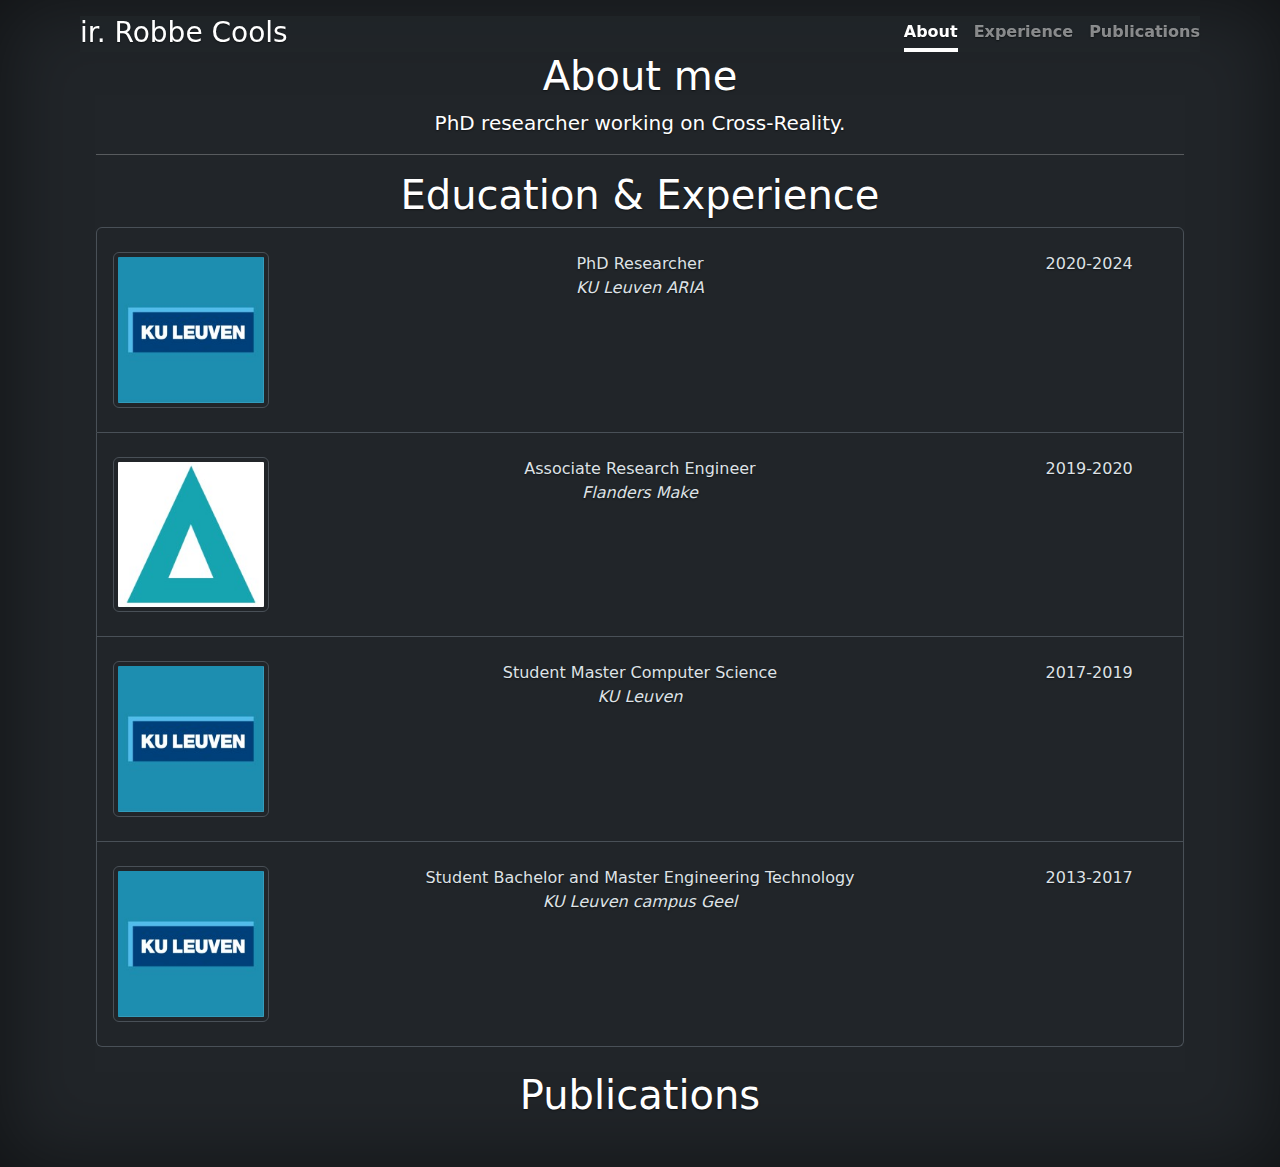
==== index.html @ e582522b "initial commit" ====
<!doctype html>
<html lang="en" class="h-100" data-bs-theme="auto">

<head>

  <meta charset="utf-8">
  <meta name="viewport" content="width=device-width, initial-scale=1">
  <meta name="description" content="">
  <meta name="author" content="Robbe Cools">
  <meta name="generator" content="">
  <title>Robbe Cools</title>

  <link rel="canonical" href="https://getbootstrap.com/docs/5.3/examples/cover/">
  <link rel="stylesheet" href="https://cdn.jsdelivr.net/npm/@docsearch/css@3">
  <script type="text/javascript"
    src="https://cdn.jsdelivr.net/gh/pcooksey/bibtex-js@1.0.0/src/bibtex_js.min.js"></script>
  <bibtex src="cools.bib"></bibtex>

  <link href="css/bootstrap.min.css" rel="stylesheet">

  <!-- Custom styles for this template -->
  <link href="bootstrap-icons-1.11.1/fonts.css" rel="stylesheet">
  <link href="cover.css" rel="stylesheet">
</head>

<body class="d-flex text-center text-bg-dark">


  <div class="cover-container d-flex w-100 h-100 p-3 mx-auto flex-column">
    <header class="sticky-top bg-dark" style="--bs-bg-opacity: .8;">
      <div>
        <h3 class="float-md-start mb-0">ir. Robbe Cools</h3>
        <nav class="nav nav-masthead justify-content-center float-md-end" id="navbar-top">
          <a class="nav-link fw-bold py-1 px-0 active" aria-current="page" href="#about">About</a>
          <a class="nav-link fw-bold py-1 px-0" href="#experience">Experience</a>
          <a class="nav-link fw-bold py-1 px-0" href="#publications">Publications</a>
        </nav>
      </div>
    </header>

    <main class="px-3" data-bs-theme="dark">
      <div data-bs-spy="scroll" data-bs-target="#navbar-top">
        <div id="about">
          <h1>About me</h1>
          <p class="lead">
            PhD researcher working on Cross-Reality.
          </p>
        </div>
        <hr />


        <div id="experience">
          <h1>Education & Experience</h1>

          <ul class="list-group">
            <li class="list-group-item clearfix">
              <p class="lead">
              <div class="row">
                <div class="col-2">
                  <img class="img-thumbnail" width="200px" src="images/kuleuven.jpg" />
                </div>
                <div class="col-8">
                  PhD Researcher <p class="fst-italic">KU Leuven ARIA</p>
                </div>
                <div class="col-2">
                  2020-2024
                </div>
                </p>
            </li>
            <li class="list-group-item clearfix">
              <p class="lead">
              <div class="row">
                <div class="col-2">
                  <img class="img-thumbnail" width="200px" src="images/flandersmake.jpg" />
                </div>
                <div class="col-8">
                  Associate Research Engineer <p class="fst-italic">Flanders Make</p>
                </div>
                <div class="col-2">
                  2019-2020
                </div>
                </p>
            </li>
            <li class="list-group-item clearfix">
              <p class="lead">
              <div class="row">
                <div class="col-2">
                  <img class="img-thumbnail" width="200px" src="images/kuleuven.jpg" />
                </div>
                <div class="col-8">
                  Student Master Computer Science <p class="fst-italic">KU Leuven</p>
                </div>
                <div class="col-2">
                  2017-2019
                </div>
                </p>
            </li>
            <li class="list-group-item clearfix">
              <p class="lead">
              <div class="row">
                <div class="col-2">
                  <img class="img-thumbnail" width="200px" src="images/kuleuven.jpg" />
                </div>
                <div class="col-8">
                  Student Bachelor and Master Engineering Technology <p class="fst-italic">KU Leuven campus Geel</p>
                </div>
                <div class="col-2">
                  2013-2017
                </div>
                </p>
            </li>
          </ul>
        </div>
        <br />



        <div id="publications">
          <h1 id="publications">Publications</h1>
          <div class="bibtex_structure">
            <div class="sort year" extra="DESC number">
              <div class="templates"></div>
            </div>
          </div>

          <ul class="list-group">
            <div id="bibtex_display">
              <div class="templates">
                <div class="bibtex_template" style="display: none;">
                  <li class="list-group-item clearfix">
                    <div class="row">
                      <div class="col-3">
                        <a class="bibtexVar" href="+url+" extra="url" target="_blank">
                          <img class="bibtexVar img-thumbnail" width="200px" src="images/+BIBTEXKEY+.png"
                            extra="BIBTEXKEY" />
                        </a>
                      </div>
                      <div class="col-9">
                        <div class="container text-center">
                          <span class="if title">
                            <h2>
                              <span class="title"></span>
                            </h2>
                          </span>
                          <div class="if author">
                            <span class="author"></span>
                          </div>
                          <div>
                            <span class="if journal"><em><span class="journal"></span></em>,</span>
                            <span class="if publisher"><em><span class="publisher"></span></em>,</span>
                            <span class="if booktitle">In <em><span class="booktitle"></span></em>,</span>
                            <span class="if month"><span class="month"></span>,</span>
                            <span class="if year"><span class="year"></span>.</span>
                            <span class="if note"><span class="note"></span></span>
                            <span class="if url">
                              <a class="bibtexVar" href="+url+" extra="url" target="_blank"><i
                                  class="bi bi-link-45deg"></i></a>
                            </span>
                          </div>
                        </div>
                      </div>
                  </li>
                </div>
              </div>
            </div>
          </ul>
          <br />
        </div>
      </div>
    </main>

    <footer class="mt-auto text-white-50">

    </footer>
  </div>
  <script src="js/bootstrap.bundle.min.js"></script>

</body>

</html>
---- bootstrap-icons-1.11.1/fonts.css ----
@font-face {
    font-family: "bootstrap-icons";
    src: url("./fonts/bootstrap-icons.woff2?856008caa5eb66df68595e734e59580d") format("woff2"),
  url("./fonts/bootstrap-icons.woff?856008caa5eb66df68595e734e59580d") format("woff");
  }
  
  [class^="bi-"]::before,
  [class*=" bi-"]::before {
    display: inline-block;
    font-family: bootstrap-icons !important;
    font-style: normal;
    font-weight: normal !important;
    font-variant: normal;
    text-transform: none;
    line-height: 1;
    vertical-align: -.125em;
    -webkit-font-smoothing: antialiased;
    -moz-osx-font-smoothing: grayscale;
  }
  
  .bi-alarm-fill::before { content: "\f101"; }
  .bi-alarm::before { content: "\f102"; }
  .bi-align-bottom::before { content: "\f103"; }
  .bi-align-center::before { content: "\f104"; }
  .bi-align-end::before { content: "\f105"; }
  .bi-align-middle::before { content: "\f106"; }
  .bi-align-start::before { content: "\f107"; }
  .bi-align-top::before { content: "\f108"; }
  .bi-alt::before { content: "\f109"; }
  .bi-app-indicator::before { content: "\f10a"; }
  .bi-app::before { content: "\f10b"; }
  .bi-archive-fill::before { content: "\f10c"; }
  .bi-archive::before { content: "\f10d"; }
  .bi-arrow-90deg-down::before { content: "\f10e"; }
  .bi-arrow-90deg-left::before { content: "\f10f"; }
  .bi-arrow-90deg-right::before { content: "\f110"; }
  .bi-arrow-90deg-up::before { content: "\f111"; }
  .bi-arrow-bar-down::before { content: "\f112"; }
  .bi-arrow-bar-left::before { content: "\f113"; }
  .bi-arrow-bar-right::before { content: "\f114"; }
  .bi-arrow-bar-up::before { content: "\f115"; }
  .bi-arrow-clockwise::before { content: "\f116"; }
  .bi-arrow-counterclockwise::before { content: "\f117"; }
  .bi-arrow-down-circle-fill::before { content: "\f118"; }
  .bi-arrow-down-circle::before { content: "\f119"; }
  .bi-arrow-down-left-circle-fill::before { content: "\f11a"; }
  .bi-arrow-down-left-circle::before { content: "\f11b"; }
  .bi-arrow-down-left-square-fill::before { content: "\f11c"; }
  .bi-arrow-down-left-square::before { content: "\f11d"; }
  .bi-arrow-down-left::before { content: "\f11e"; }
  .bi-arrow-down-right-circle-fill::before { content: "\f11f"; }
  .bi-arrow-down-right-circle::before { content: "\f120"; }
  .bi-arrow-down-right-square-fill::before { content: "\f121"; }
  .bi-arrow-down-right-square::before { content: "\f122"; }
  .bi-arrow-down-right::before { content: "\f123"; }
  .bi-arrow-down-short::before { content: "\f124"; }
  .bi-arrow-down-square-fill::before { content: "\f125"; }
  .bi-arrow-down-square::before { content: "\f126"; }
  .bi-arrow-down-up::before { content: "\f127"; }
  .bi-arrow-down::before { content: "\f128"; }
  .bi-arrow-left-circle-fill::before { content: "\f129"; }
  .bi-arrow-left-circle::before { content: "\f12a"; }
  .bi-arrow-left-right::before { content: "\f12b"; }
  .bi-arrow-left-short::before { content: "\f12c"; }
  .bi-arrow-left-square-fill::before { content: "\f12d"; }
  .bi-arrow-left-square::before { content: "\f12e"; }
  .bi-arrow-left::before { content: "\f12f"; }
  .bi-arrow-repeat::before { content: "\f130"; }
  .bi-arrow-return-left::before { content: "\f131"; }
  .bi-arrow-return-right::before { content: "\f132"; }
  .bi-arrow-right-circle-fill::before { content: "\f133"; }
  .bi-arrow-right-circle::before { content: "\f134"; }
  .bi-arrow-right-short::before { content: "\f135"; }
  .bi-arrow-right-square-fill::before { content: "\f136"; }
  .bi-arrow-right-square::before { content: "\f137"; }
  .bi-arrow-right::before { content: "\f138"; }
  .bi-arrow-up-circle-fill::before { content: "\f139"; }
  .bi-arrow-up-circle::before { content: "\f13a"; }
  .bi-arrow-up-left-circle-fill::before { content: "\f13b"; }
  .bi-arrow-up-left-circle::before { content: "\f13c"; }
  .bi-arrow-up-left-square-fill::before { content: "\f13d"; }
  .bi-arrow-up-left-square::before { content: "\f13e"; }
  .bi-arrow-up-left::before { content: "\f13f"; }
  .bi-arrow-up-right-circle-fill::before { content: "\f140"; }
  .bi-arrow-up-right-circle::before { content: "\f141"; }
  .bi-arrow-up-right-square-fill::before { content: "\f142"; }
  .bi-arrow-up-right-square::before { content: "\f143"; }
  .bi-arrow-up-right::before { content: "\f144"; }
  .bi-arrow-up-short::before { content: "\f145"; }
  .bi-arrow-up-square-fill::before { content: "\f146"; }
  .bi-arrow-up-square::before { content: "\f147"; }
  .bi-arrow-up::before { content: "\f148"; }
  .bi-arrows-angle-contract::before { content: "\f149"; }
  .bi-arrows-angle-expand::before { content: "\f14a"; }
  .bi-arrows-collapse::before { content: "\f14b"; }
  .bi-arrows-expand::before { content: "\f14c"; }
  .bi-arrows-fullscreen::before { content: "\f14d"; }
  .bi-arrows-move::before { content: "\f14e"; }
  .bi-aspect-ratio-fill::before { content: "\f14f"; }
  .bi-aspect-ratio::before { content: "\f150"; }
  .bi-asterisk::before { content: "\f151"; }
  .bi-at::before { content: "\f152"; }
  .bi-award-fill::before { content: "\f153"; }
  .bi-award::before { content: "\f154"; }
  .bi-back::before { content: "\f155"; }
  .bi-backspace-fill::before { content: "\f156"; }
  .bi-backspace-reverse-fill::before { content: "\f157"; }
  .bi-backspace-reverse::before { content: "\f158"; }
  .bi-backspace::before { content: "\f159"; }
  .bi-badge-3d-fill::before { content: "\f15a"; }
  .bi-badge-3d::before { content: "\f15b"; }
  .bi-badge-4k-fill::before { content: "\f15c"; }
  .bi-badge-4k::before { content: "\f15d"; }
  .bi-badge-8k-fill::before { content: "\f15e"; }
  .bi-badge-8k::before { content: "\f15f"; }
  .bi-badge-ad-fill::before { content: "\f160"; }
  .bi-badge-ad::before { content: "\f161"; }
  .bi-badge-ar-fill::before { content: "\f162"; }
  .bi-badge-ar::before { content: "\f163"; }
  .bi-badge-cc-fill::before { content: "\f164"; }
  .bi-badge-cc::before { content: "\f165"; }
  .bi-badge-hd-fill::before { content: "\f166"; }
  .bi-badge-hd::before { content: "\f167"; }
  .bi-badge-tm-fill::before { content: "\f168"; }
  .bi-badge-tm::before { content: "\f169"; }
  .bi-badge-vo-fill::before { content: "\f16a"; }
  .bi-badge-vo::before { content: "\f16b"; }
  .bi-badge-vr-fill::before { content: "\f16c"; }
  .bi-badge-vr::before { content: "\f16d"; }
  .bi-badge-wc-fill::before { content: "\f16e"; }
  .bi-badge-wc::before { content: "\f16f"; }
  .bi-bag-check-fill::before { content: "\f170"; }
  .bi-bag-check::before { content: "\f171"; }
  .bi-bag-dash-fill::before { content: "\f172"; }
  .bi-bag-dash::before { content: "\f173"; }
  .bi-bag-fill::before { content: "\f174"; }
  .bi-bag-plus-fill::before { content: "\f175"; }
  .bi-bag-plus::before { content: "\f176"; }
  .bi-bag-x-fill::before { content: "\f177"; }
  .bi-bag-x::before { content: "\f178"; }
  .bi-bag::before { content: "\f179"; }
  .bi-bar-chart-fill::before { content: "\f17a"; }
  .bi-bar-chart-line-fill::before { content: "\f17b"; }
  .bi-bar-chart-line::before { content: "\f17c"; }
  .bi-bar-chart-steps::before { content: "\f17d"; }
  .bi-bar-chart::before { content: "\f17e"; }
  .bi-basket-fill::before { content: "\f17f"; }
  .bi-basket::before { content: "\f180"; }
  .bi-basket2-fill::before { content: "\f181"; }
  .bi-basket2::before { content: "\f182"; }
  .bi-basket3-fill::before { content: "\f183"; }
  .bi-basket3::before { content: "\f184"; }
  .bi-battery-charging::before { content: "\f185"; }
  .bi-battery-full::before { content: "\f186"; }
  .bi-battery-half::before { content: "\f187"; }
  .bi-battery::before { content: "\f188"; }
  .bi-bell-fill::before { content: "\f189"; }
  .bi-bell::before { content: "\f18a"; }
  .bi-bezier::before { content: "\f18b"; }
  .bi-bezier2::before { content: "\f18c"; }
  .bi-bicycle::before { content: "\f18d"; }
  .bi-binoculars-fill::before { content: "\f18e"; }
  .bi-binoculars::before { content: "\f18f"; }
  .bi-blockquote-left::before { content: "\f190"; }
  .bi-blockquote-right::before { content: "\f191"; }
  .bi-book-fill::before { content: "\f192"; }
  .bi-book-half::before { content: "\f193"; }
  .bi-book::before { content: "\f194"; }
  .bi-bookmark-check-fill::before { content: "\f195"; }
  .bi-bookmark-check::before { content: "\f196"; }
  .bi-bookmark-dash-fill::before { content: "\f197"; }
  .bi-bookmark-dash::before { content: "\f198"; }
  .bi-bookmark-fill::before { content: "\f199"; }
  .bi-bookmark-heart-fill::before { content: "\f19a"; }
  .bi-bookmark-heart::before { content: "\f19b"; }
  .bi-bookmark-plus-fill::before { content: "\f19c"; }
  .bi-bookmark-plus::before { content: "\f19d"; }
  .bi-bookmark-star-fill::before { content: "\f19e"; }
  .bi-bookmark-star::before { content: "\f19f"; }
  .bi-bookmark-x-fill::before { content: "\f1a0"; }
  .bi-bookmark-x::before { content: "\f1a1"; }
  .bi-bookmark::before { content: "\f1a2"; }
  .bi-bookmarks-fill::before { content: "\f1a3"; }
  .bi-bookmarks::before { content: "\f1a4"; }
  .bi-bookshelf::before { content: "\f1a5"; }
  .bi-bootstrap-fill::before { content: "\f1a6"; }
  .bi-bootstrap-reboot::before { content: "\f1a7"; }
  .bi-bootstrap::before { content: "\f1a8"; }
  .bi-border-all::before { content: "\f1a9"; }
  .bi-border-bottom::before { content: "\f1aa"; }
  .bi-border-center::before { content: "\f1ab"; }
  .bi-border-inner::before { content: "\f1ac"; }
  .bi-border-left::before { content: "\f1ad"; }
  .bi-border-middle::before { content: "\f1ae"; }
  .bi-border-outer::before { content: "\f1af"; }
  .bi-border-right::before { content: "\f1b0"; }
  .bi-border-style::before { content: "\f1b1"; }
  .bi-border-top::before { content: "\f1b2"; }
  .bi-border-width::before { content: "\f1b3"; }
  .bi-border::before { content: "\f1b4"; }
  .bi-bounding-box-circles::before { content: "\f1b5"; }
  .bi-bounding-box::before { content: "\f1b6"; }
  .bi-box-arrow-down-left::before { content: "\f1b7"; }
  .bi-box-arrow-down-right::before { content: "\f1b8"; }
  .bi-box-arrow-down::before { content: "\f1b9"; }
  .bi-box-arrow-in-down-left::before { content: "\f1ba"; }
  .bi-box-arrow-in-down-right::before { content: "\f1bb"; }
  .bi-box-arrow-in-down::before { content: "\f1bc"; }
  .bi-box-arrow-in-left::before { content: "\f1bd"; }
  .bi-box-arrow-in-right::before { content: "\f1be"; }
  .bi-box-arrow-in-up-left::before { content: "\f1bf"; }
  .bi-box-arrow-in-up-right::before { content: "\f1c0"; }
  .bi-box-arrow-in-up::before { content: "\f1c1"; }
  .bi-box-arrow-left::before { content: "\f1c2"; }
  .bi-box-arrow-right::before { content: "\f1c3"; }
  .bi-box-arrow-up-left::before { content: "\f1c4"; }
  .bi-box-arrow-up-right::before { content: "\f1c5"; }
  .bi-box-arrow-up::before { content: "\f1c6"; }
  .bi-box-seam::before { content: "\f1c7"; }
  .bi-box::before { content: "\f1c8"; }
  .bi-braces::before { content: "\f1c9"; }
  .bi-bricks::before { content: "\f1ca"; }
  .bi-briefcase-fill::before { content: "\f1cb"; }
  .bi-briefcase::before { content: "\f1cc"; }
  .bi-brightness-alt-high-fill::before { content: "\f1cd"; }
  .bi-brightness-alt-high::before { content: "\f1ce"; }
  .bi-brightness-alt-low-fill::before { content: "\f1cf"; }
  .bi-brightness-alt-low::before { content: "\f1d0"; }
  .bi-brightness-high-fill::before { content: "\f1d1"; }
  .bi-brightness-high::before { content: "\f1d2"; }
  .bi-brightness-low-fill::before { content: "\f1d3"; }
  .bi-brightness-low::before { content: "\f1d4"; }
  .bi-broadcast-pin::before { content: "\f1d5"; }
  .bi-broadcast::before { content: "\f1d6"; }
  .bi-brush-fill::before { content: "\f1d7"; }
  .bi-brush::before { content: "\f1d8"; }
  .bi-bucket-fill::before { content: "\f1d9"; }
  .bi-bucket::before { content: "\f1da"; }
  .bi-bug-fill::before { content: "\f1db"; }
  .bi-bug::before { content: "\f1dc"; }
  .bi-building::before { content: "\f1dd"; }
  .bi-bullseye::before { content: "\f1de"; }
  .bi-calculator-fill::before { content: "\f1df"; }
  .bi-calculator::before { content: "\f1e0"; }
  .bi-calendar-check-fill::before { content: "\f1e1"; }
  .bi-calendar-check::before { content: "\f1e2"; }
  .bi-calendar-date-fill::before { content: "\f1e3"; }
  .bi-calendar-date::before { content: "\f1e4"; }
  .bi-calendar-day-fill::before { content: "\f1e5"; }
  .bi-calendar-day::before { content: "\f1e6"; }
  .bi-calendar-event-fill::before { content: "\f1e7"; }
  .bi-calendar-event::before { content: "\f1e8"; }
  .bi-calendar-fill::before { content: "\f1e9"; }
  .bi-calendar-minus-fill::before { content: "\f1ea"; }
  .bi-calendar-minus::before { content: "\f1eb"; }
  .bi-calendar-month-fill::before { content: "\f1ec"; }
  .bi-calendar-month::before { content: "\f1ed"; }
  .bi-calendar-plus-fill::before { content: "\f1ee"; }
  .bi-calendar-plus::before { content: "\f1ef"; }
  .bi-calendar-range-fill::before { content: "\f1f0"; }
  .bi-calendar-range::before { content: "\f1f1"; }
  .bi-calendar-week-fill::before { content: "\f1f2"; }
  .bi-calendar-week::before { content: "\f1f3"; }
  .bi-calendar-x-fill::before { content: "\f1f4"; }
  .bi-calendar-x::before { content: "\f1f5"; }
  .bi-calendar::before { content: "\f1f6"; }
  .bi-calendar2-check-fill::before { content: "\f1f7"; }
  .bi-calendar2-check::before { content: "\f1f8"; }
  .bi-calendar2-date-fill::before { content: "\f1f9"; }
  .bi-calendar2-date::before { content: "\f1fa"; }
  .bi-calendar2-day-fill::before { content: "\f1fb"; }
  .bi-calendar2-day::before { content: "\f1fc"; }
  .bi-calendar2-event-fill::before { content: "\f1fd"; }
  .bi-calendar2-event::before { content: "\f1fe"; }
  .bi-calendar2-fill::before { content: "\f1ff"; }
  .bi-calendar2-minus-fill::before { content: "\f200"; }
  .bi-calendar2-minus::before { content: "\f201"; }
  .bi-calendar2-month-fill::before { content: "\f202"; }
  .bi-calendar2-month::before { content: "\f203"; }
  .bi-calendar2-plus-fill::before { content: "\f204"; }
  .bi-calendar2-plus::before { content: "\f205"; }
  .bi-calendar2-range-fill::before { content: "\f206"; }
  .bi-calendar2-range::before { content: "\f207"; }
  .bi-calendar2-week-fill::before { content: "\f208"; }
  .bi-calendar2-week::before { content: "\f209"; }
  .bi-calendar2-x-fill::before { content: "\f20a"; }
  .bi-calendar2-x::before { content: "\f20b"; }
  .bi-calendar2::before { content: "\f20c"; }
  .bi-calendar3-event-fill::before { content: "\f20d"; }
  .bi-calendar3-event::before { content: "\f20e"; }
  .bi-calendar3-fill::before { content: "\f20f"; }
  .bi-calendar3-range-fill::before { content: "\f210"; }
  .bi-calendar3-range::before { content: "\f211"; }
  .bi-calendar3-week-fill::before { content: "\f212"; }
  .bi-calendar3-week::before { content: "\f213"; }
  .bi-calendar3::before { content: "\f214"; }
  .bi-calendar4-event::before { content: "\f215"; }
  .bi-calendar4-range::before { content: "\f216"; }
  .bi-calendar4-week::before { content: "\f217"; }
  .bi-calendar4::before { content: "\f218"; }
  .bi-camera-fill::before { content: "\f219"; }
  .bi-camera-reels-fill::before { content: "\f21a"; }
  .bi-camera-reels::before { content: "\f21b"; }
  .bi-camera-video-fill::before { content: "\f21c"; }
  .bi-camera-video-off-fill::before { content: "\f21d"; }
  .bi-camera-video-off::before { content: "\f21e"; }
  .bi-camera-video::before { content: "\f21f"; }
  .bi-camera::before { content: "\f220"; }
  .bi-camera2::before { content: "\f221"; }
  .bi-capslock-fill::before { content: "\f222"; }
  .bi-capslock::before { content: "\f223"; }
  .bi-card-checklist::before { content: "\f224"; }
  .bi-card-heading::before { content: "\f225"; }
  .bi-card-image::before { content: "\f226"; }
  .bi-card-list::before { content: "\f227"; }
  .bi-card-text::before { content: "\f228"; }
  .bi-caret-down-fill::before { content: "\f229"; }
  .bi-caret-down-square-fill::before { content: "\f22a"; }
  .bi-caret-down-square::before { content: "\f22b"; }
  .bi-caret-down::before { content: "\f22c"; }
  .bi-caret-left-fill::before { content: "\f22d"; }
  .bi-caret-left-square-fill::before { content: "\f22e"; }
  .bi-caret-left-square::before { content: "\f22f"; }
  .bi-caret-left::before { content: "\f230"; }
  .bi-caret-right-fill::before { content: "\f231"; }
  .bi-caret-right-square-fill::before { content: "\f232"; }
  .bi-caret-right-square::before { content: "\f233"; }
  .bi-caret-right::before { content: "\f234"; }
  .bi-caret-up-fill::before { content: "\f235"; }
  .bi-caret-up-square-fill::before { content: "\f236"; }
  .bi-caret-up-square::before { content: "\f237"; }
  .bi-caret-up::before { content: "\f238"; }
  .bi-cart-check-fill::before { content: "\f239"; }
  .bi-cart-check::before { content: "\f23a"; }
  .bi-cart-dash-fill::before { content: "\f23b"; }
  .bi-cart-dash::before { content: "\f23c"; }
  .bi-cart-fill::before { content: "\f23d"; }
  .bi-cart-plus-fill::before { content: "\f23e"; }
  .bi-cart-plus::before { content: "\f23f"; }
  .bi-cart-x-fill::before { content: "\f240"; }
  .bi-cart-x::before { content: "\f241"; }
  .bi-cart::before { content: "\f242"; }
  .bi-cart2::before { content: "\f243"; }
  .bi-cart3::before { content: "\f244"; }
  .bi-cart4::before { content: "\f245"; }
  .bi-cash-stack::before { content: "\f246"; }
  .bi-cash::before { content: "\f247"; }
  .bi-cast::before { content: "\f248"; }
  .bi-chat-dots-fill::before { content: "\f249"; }
  .bi-chat-dots::before { content: "\f24a"; }
  .bi-chat-fill::before { content: "\f24b"; }
  .bi-chat-left-dots-fill::before { content: "\f24c"; }
  .bi-chat-left-dots::before { content: "\f24d"; }
  .bi-chat-left-fill::before { content: "\f24e"; }
  .bi-chat-left-quote-fill::before { content: "\f24f"; }
  .bi-chat-left-quote::before { content: "\f250"; }
  .bi-chat-left-text-fill::before { content: "\f251"; }
  .bi-chat-left-text::before { content: "\f252"; }
  .bi-chat-left::before { content: "\f253"; }
  .bi-chat-quote-fill::before { content: "\f254"; }
  .bi-chat-quote::before { content: "\f255"; }
  .bi-chat-right-dots-fill::before { content: "\f256"; }
  .bi-chat-right-dots::before { content: "\f257"; }
  .bi-chat-right-fill::before { content: "\f258"; }
  .bi-chat-right-quote-fill::before { content: "\f259"; }
  .bi-chat-right-quote::before { content: "\f25a"; }
  .bi-chat-right-text-fill::before { content: "\f25b"; }
  .bi-chat-right-text::before { content: "\f25c"; }
  .bi-chat-right::before { content: "\f25d"; }
  .bi-chat-square-dots-fill::before { content: "\f25e"; }
  .bi-chat-square-dots::before { content: "\f25f"; }
  .bi-chat-square-fill::before { content: "\f260"; }
  .bi-chat-square-quote-fill::before { content: "\f261"; }
  .bi-chat-square-quote::before { content: "\f262"; }
  .bi-chat-square-text-fill::before { content: "\f263"; }
  .bi-chat-square-text::before { content: "\f264"; }
  .bi-chat-square::before { content: "\f265"; }
  .bi-chat-text-fill::before { content: "\f266"; }
  .bi-chat-text::before { content: "\f267"; }
  .bi-chat::before { content: "\f268"; }
  .bi-check-all::before { content: "\f269"; }
  .bi-check-circle-fill::before { content: "\f26a"; }
  .bi-check-circle::before { content: "\f26b"; }
  .bi-check-square-fill::before { content: "\f26c"; }
  .bi-check-square::before { content: "\f26d"; }
  .bi-check::before { content: "\f26e"; }
  .bi-check2-all::before { content: "\f26f"; }
  .bi-check2-circle::before { content: "\f270"; }
  .bi-check2-square::before { content: "\f271"; }
  .bi-check2::before { content: "\f272"; }
  .bi-chevron-bar-contract::before { content: "\f273"; }
  .bi-chevron-bar-down::before { content: "\f274"; }
  .bi-chevron-bar-expand::before { content: "\f275"; }
  .bi-chevron-bar-left::before { content: "\f276"; }
  .bi-chevron-bar-right::before { content: "\f277"; }
  .bi-chevron-bar-up::before { content: "\f278"; }
  .bi-chevron-compact-down::before { content: "\f279"; }
  .bi-chevron-compact-left::before { content: "\f27a"; }
  .bi-chevron-compact-right::before { content: "\f27b"; }
  .bi-chevron-compact-up::before { content: "\f27c"; }
  .bi-chevron-contract::before { content: "\f27d"; }
  .bi-chevron-double-down::before { content: "\f27e"; }
  .bi-chevron-double-left::before { content: "\f27f"; }
  .bi-chevron-double-right::before { content: "\f280"; }
  .bi-chevron-double-up::before { content: "\f281"; }
  .bi-chevron-down::before { content: "\f282"; }
  .bi-chevron-expand::before { content: "\f283"; }
  .bi-chevron-left::before { content: "\f284"; }
  .bi-chevron-right::before { content: "\f285"; }
  .bi-chevron-up::before { content: "\f286"; }
  .bi-circle-fill::before { content: "\f287"; }
  .bi-circle-half::before { content: "\f288"; }
  .bi-circle-square::before { content: "\f289"; }
  .bi-circle::before { content: "\f28a"; }
  .bi-clipboard-check::before { content: "\f28b"; }
  .bi-clipboard-data::before { content: "\f28c"; }
  .bi-clipboard-minus::before { content: "\f28d"; }
  .bi-clipboard-plus::before { content: "\f28e"; }
  .bi-clipboard-x::before { content: "\f28f"; }
  .bi-clipboard::before { content: "\f290"; }
  .bi-clock-fill::before { content: "\f291"; }
  .bi-clock-history::before { content: "\f292"; }
  .bi-clock::before { content: "\f293"; }
  .bi-cloud-arrow-down-fill::before { content: "\f294"; }
  .bi-cloud-arrow-down::before { content: "\f295"; }
  .bi-cloud-arrow-up-fill::before { content: "\f296"; }
  .bi-cloud-arrow-up::before { content: "\f297"; }
  .bi-cloud-check-fill::before { content: "\f298"; }
  .bi-cloud-check::before { content: "\f299"; }
  .bi-cloud-download-fill::before { content: "\f29a"; }
  .bi-cloud-download::before { content: "\f29b"; }
  .bi-cloud-drizzle-fill::before { content: "\f29c"; }
  .bi-cloud-drizzle::before { content: "\f29d"; }
  .bi-cloud-fill::before { content: "\f29e"; }
  .bi-cloud-fog-fill::before { content: "\f29f"; }
  .bi-cloud-fog::before { content: "\f2a0"; }
  .bi-cloud-fog2-fill::before { content: "\f2a1"; }
  .bi-cloud-fog2::before { content: "\f2a2"; }
  .bi-cloud-hail-fill::before { content: "\f2a3"; }
  .bi-cloud-hail::before { content: "\f2a4"; }
  .bi-cloud-haze-1::before { content: "\f2a5"; }
  .bi-cloud-haze-fill::before { content: "\f2a6"; }
  .bi-cloud-haze::before { content: "\f2a7"; }
  .bi-cloud-haze2-fill::before { content: "\f2a8"; }
  .bi-cloud-lightning-fill::before { content: "\f2a9"; }
  .bi-cloud-lightning-rain-fill::before { content: "\f2aa"; }
  .bi-cloud-lightning-rain::before { content: "\f2ab"; }
  .bi-cloud-lightning::before { content: "\f2ac"; }
  .bi-cloud-minus-fill::before { content: "\f2ad"; }
  .bi-cloud-minus::before { content: "\f2ae"; }
  .bi-cloud-moon-fill::before { content: "\f2af"; }
  .bi-cloud-moon::before { content: "\f2b0"; }
  .bi-cloud-plus-fill::before { content: "\f2b1"; }
  .bi-cloud-plus::before { content: "\f2b2"; }
  .bi-cloud-rain-fill::before { content: "\f2b3"; }
  .bi-cloud-rain-heavy-fill::before { content: "\f2b4"; }
  .bi-cloud-rain-heavy::before { content: "\f2b5"; }
  .bi-cloud-rain::before { content: "\f2b6"; }
  .bi-cloud-slash-fill::before { content: "\f2b7"; }
  .bi-cloud-slash::before { content: "\f2b8"; }
  .bi-cloud-sleet-fill::before { content: "\f2b9"; }
  .bi-cloud-sleet::before { content: "\f2ba"; }
  .bi-cloud-snow-fill::before { content: "\f2bb"; }
  .bi-cloud-snow::before { content: "\f2bc"; }
  .bi-cloud-sun-fill::before { content: "\f2bd"; }
  .bi-cloud-sun::before { content: "\f2be"; }
  .bi-cloud-upload-fill::before { content: "\f2bf"; }
  .bi-cloud-upload::before { content: "\f2c0"; }
  .bi-cloud::before { content: "\f2c1"; }
  .bi-clouds-fill::before { content: "\f2c2"; }
  .bi-clouds::before { content: "\f2c3"; }
  .bi-cloudy-fill::before { content: "\f2c4"; }
  .bi-cloudy::before { content: "\f2c5"; }
  .bi-code-slash::before { content: "\f2c6"; }
  .bi-code-square::before { content: "\f2c7"; }
  .bi-code::before { content: "\f2c8"; }
  .bi-collection-fill::before { content: "\f2c9"; }
  .bi-collection-play-fill::before { content: "\f2ca"; }
  .bi-collection-play::before { content: "\f2cb"; }
  .bi-collection::before { content: "\f2cc"; }
  .bi-columns-gap::before { content: "\f2cd"; }
  .bi-columns::before { content: "\f2ce"; }
  .bi-command::before { content: "\f2cf"; }
  .bi-compass-fill::before { content: "\f2d0"; }
  .bi-compass::before { content: "\f2d1"; }
  .bi-cone-striped::before { content: "\f2d2"; }
  .bi-cone::before { content: "\f2d3"; }
  .bi-controller::before { content: "\f2d4"; }
  .bi-cpu-fill::before { content: "\f2d5"; }
  .bi-cpu::before { content: "\f2d6"; }
  .bi-credit-card-2-back-fill::before { content: "\f2d7"; }
  .bi-credit-card-2-back::before { content: "\f2d8"; }
  .bi-credit-card-2-front-fill::before { content: "\f2d9"; }
  .bi-credit-card-2-front::before { content: "\f2da"; }
  .bi-credit-card-fill::before { content: "\f2db"; }
  .bi-credit-card::before { content: "\f2dc"; }
  .bi-crop::before { content: "\f2dd"; }
  .bi-cup-fill::before { content: "\f2de"; }
  .bi-cup-straw::before { content: "\f2df"; }
  .bi-cup::before { content: "\f2e0"; }
  .bi-cursor-fill::before { content: "\f2e1"; }
  .bi-cursor-text::before { content: "\f2e2"; }
  .bi-cursor::before { content: "\f2e3"; }
  .bi-dash-circle-dotted::before { content: "\f2e4"; }
  .bi-dash-circle-fill::before { content: "\f2e5"; }
  .bi-dash-circle::before { content: "\f2e6"; }
  .bi-dash-square-dotted::before { content: "\f2e7"; }
  .bi-dash-square-fill::before { content: "\f2e8"; }
  .bi-dash-square::before { content: "\f2e9"; }
  .bi-dash::before { content: "\f2ea"; }
  .bi-diagram-2-fill::before { content: "\f2eb"; }
  .bi-diagram-2::before { content: "\f2ec"; }
  .bi-diagram-3-fill::before { content: "\f2ed"; }
  .bi-diagram-3::before { content: "\f2ee"; }
  .bi-diamond-fill::before { content: "\f2ef"; }
  .bi-diamond-half::before { content: "\f2f0"; }
  .bi-diamond::before { content: "\f2f1"; }
  .bi-dice-1-fill::before { content: "\f2f2"; }
  .bi-dice-1::before { content: "\f2f3"; }
  .bi-dice-2-fill::before { content: "\f2f4"; }
  .bi-dice-2::before { content: "\f2f5"; }
  .bi-dice-3-fill::before { content: "\f2f6"; }
  .bi-dice-3::before { content: "\f2f7"; }
  .bi-dice-4-fill::before { content: "\f2f8"; }
  .bi-dice-4::before { content: "\f2f9"; }
  .bi-dice-5-fill::before { content: "\f2fa"; }
  .bi-dice-5::before { content: "\f2fb"; }
  .bi-dice-6-fill::before { content: "\f2fc"; }
  .bi-dice-6::before { content: "\f2fd"; }
  .bi-disc-fill::before { content: "\f2fe"; }
  .bi-disc::before { content: "\f2ff"; }
  .bi-discord::before { content: "\f300"; }
  .bi-display-fill::before { content: "\f301"; }
  .bi-display::before { content: "\f302"; }
  .bi-distribute-horizontal::before { content: "\f303"; }
  .bi-distribute-vertical::before { content: "\f304"; }
  .bi-door-closed-fill::before { content: "\f305"; }
  .bi-door-closed::before { content: "\f306"; }
  .bi-door-open-fill::before { content: "\f307"; }
  .bi-door-open::before { content: "\f308"; }
  .bi-dot::before { content: "\f309"; }
  .bi-download::before { content: "\f30a"; }
  .bi-droplet-fill::before { content: "\f30b"; }
  .bi-droplet-half::before { content: "\f30c"; }
  .bi-droplet::before { content: "\f30d"; }
  .bi-earbuds::before { content: "\f30e"; }
  .bi-easel-fill::before { content: "\f30f"; }
  .bi-easel::before { content: "\f310"; }
  .bi-egg-fill::before { content: "\f311"; }
  .bi-egg-fried::before { content: "\f312"; }
  .bi-egg::before { content: "\f313"; }
  .bi-eject-fill::before { content: "\f314"; }
  .bi-eject::before { content: "\f315"; }
  .bi-emoji-angry-fill::before { content: "\f316"; }
  .bi-emoji-angry::before { content: "\f317"; }
  .bi-emoji-dizzy-fill::before { content: "\f318"; }
  .bi-emoji-dizzy::before { content: "\f319"; }
  .bi-emoji-expressionless-fill::before { content: "\f31a"; }
  .bi-emoji-expressionless::before { content: "\f31b"; }
  .bi-emoji-frown-fill::before { content: "\f31c"; }
  .bi-emoji-frown::before { content: "\f31d"; }
  .bi-emoji-heart-eyes-fill::before { content: "\f31e"; }
  .bi-emoji-heart-eyes::before { content: "\f31f"; }
  .bi-emoji-laughing-fill::before { content: "\f320"; }
  .bi-emoji-laughing::before { content: "\f321"; }
  .bi-emoji-neutral-fill::before { content: "\f322"; }
  .bi-emoji-neutral::before { content: "\f323"; }
  .bi-emoji-smile-fill::before { content: "\f324"; }
  .bi-emoji-smile-upside-down-fill::before { content: "\f325"; }
  .bi-emoji-smile-upside-down::before { content: "\f326"; }
  .bi-emoji-smile::before { content: "\f327"; }
  .bi-emoji-sunglasses-fill::before { content: "\f328"; }
  .bi-emoji-sunglasses::before { content: "\f329"; }
  .bi-emoji-wink-fill::before { content: "\f32a"; }
  .bi-emoji-wink::before { content: "\f32b"; }
  .bi-envelope-fill::before { content: "\f32c"; }
  .bi-envelope-open-fill::before { content: "\f32d"; }
  .bi-envelope-open::before { content: "\f32e"; }
  .bi-envelope::before { content: "\f32f"; }
  .bi-eraser-fill::before { content: "\f330"; }
  .bi-eraser::before { content: "\f331"; }
  .bi-exclamation-circle-fill::before { content: "\f332"; }
  .bi-exclamation-circle::before { content: "\f333"; }
  .bi-exclamation-diamond-fill::before { content: "\f334"; }
  .bi-exclamation-diamond::before { content: "\f335"; }
  .bi-exclamation-octagon-fill::before { content: "\f336"; }
  .bi-exclamation-octagon::before { content: "\f337"; }
  .bi-exclamation-square-fill::before { content: "\f338"; }
  .bi-exclamation-square::before { content: "\f339"; }
  .bi-exclamation-triangle-fill::before { content: "\f33a"; }
  .bi-exclamation-triangle::before { content: "\f33b"; }
  .bi-exclamation::before { content: "\f33c"; }
  .bi-exclude::before { content: "\f33d"; }
  .bi-eye-fill::before { content: "\f33e"; }
  .bi-eye-slash-fill::before { content: "\f33f"; }
  .bi-eye-slash::before { content: "\f340"; }
  .bi-eye::before { content: "\f341"; }
  .bi-eyedropper::before { content: "\f342"; }
  .bi-eyeglasses::before { content: "\f343"; }
  .bi-facebook::before { content: "\f344"; }
  .bi-file-arrow-down-fill::before { content: "\f345"; }
  .bi-file-arrow-down::before { content: "\f346"; }
  .bi-file-arrow-up-fill::before { content: "\f347"; }
  .bi-file-arrow-up::before { content: "\f348"; }
  .bi-file-bar-graph-fill::before { content: "\f349"; }
  .bi-file-bar-graph::before { content: "\f34a"; }
  .bi-file-binary-fill::before { content: "\f34b"; }
  .bi-file-binary::before { content: "\f34c"; }
  .bi-file-break-fill::before { content: "\f34d"; }
  .bi-file-break::before { content: "\f34e"; }
  .bi-file-check-fill::before { content: "\f34f"; }
  .bi-file-check::before { content: "\f350"; }
  .bi-file-code-fill::before { content: "\f351"; }
  .bi-file-code::before { content: "\f352"; }
  .bi-file-diff-fill::before { content: "\f353"; }
  .bi-file-diff::before { content: "\f354"; }
  .bi-file-earmark-arrow-down-fill::before { content: "\f355"; }
  .bi-file-earmark-arrow-down::before { content: "\f356"; }
  .bi-file-earmark-arrow-up-fill::before { content: "\f357"; }
  .bi-file-earmark-arrow-up::before { content: "\f358"; }
  .bi-file-earmark-bar-graph-fill::before { content: "\f359"; }
  .bi-file-earmark-bar-graph::before { content: "\f35a"; }
  .bi-file-earmark-binary-fill::before { content: "\f35b"; }
  .bi-file-earmark-binary::before { content: "\f35c"; }
  .bi-file-earmark-break-fill::before { content: "\f35d"; }
  .bi-file-earmark-break::before { content: "\f35e"; }
  .bi-file-earmark-check-fill::before { content: "\f35f"; }
  .bi-file-earmark-check::before { content: "\f360"; }
  .bi-file-earmark-code-fill::before { content: "\f361"; }
  .bi-file-earmark-code::before { content: "\f362"; }
  .bi-file-earmark-diff-fill::before { content: "\f363"; }
  .bi-file-earmark-diff::before { content: "\f364"; }
  .bi-file-earmark-easel-fill::before { content: "\f365"; }
  .bi-file-earmark-easel::before { content: "\f366"; }
  .bi-file-earmark-excel-fill::before { content: "\f367"; }
  .bi-file-earmark-excel::before { content: "\f368"; }
  .bi-file-earmark-fill::before { content: "\f369"; }
  .bi-file-earmark-font-fill::before { content: "\f36a"; }
  .bi-file-earmark-font::before { content: "\f36b"; }
  .bi-file-earmark-image-fill::before { content: "\f36c"; }
  .bi-file-earmark-image::before { content: "\f36d"; }
  .bi-file-earmark-lock-fill::before { content: "\f36e"; }
  .bi-file-earmark-lock::before { content: "\f36f"; }
  .bi-file-earmark-lock2-fill::before { content: "\f370"; }
  .bi-file-earmark-lock2::before { content: "\f371"; }
  .bi-file-earmark-medical-fill::before { content: "\f372"; }
  .bi-file-earmark-medical::before { content: "\f373"; }
  .bi-file-earmark-minus-fill::before { content: "\f374"; }
  .bi-file-earmark-minus::before { content: "\f375"; }
  .bi-file-earmark-music-fill::before { content: "\f376"; }
  .bi-file-earmark-music::before { content: "\f377"; }
  .bi-file-earmark-person-fill::before { content: "\f378"; }
  .bi-file-earmark-person::before { content: "\f379"; }
  .bi-file-earmark-play-fill::before { content: "\f37a"; }
  .bi-file-earmark-play::before { content: "\f37b"; }
  .bi-file-earmark-plus-fill::before { content: "\f37c"; }
  .bi-file-earmark-plus::before { content: "\f37d"; }
  .bi-file-earmark-post-fill::before { content: "\f37e"; }
  .bi-file-earmark-post::before { content: "\f37f"; }
  .bi-file-earmark-ppt-fill::before { content: "\f380"; }
  .bi-file-earmark-ppt::before { content: "\f381"; }
  .bi-file-earmark-richtext-fill::before { content: "\f382"; }
  .bi-file-earmark-richtext::before { content: "\f383"; }
  .bi-file-earmark-ruled-fill::before { content: "\f384"; }
  .bi-file-earmark-ruled::before { content: "\f385"; }
  .bi-file-earmark-slides-fill::before { content: "\f386"; }
  .bi-file-earmark-slides::before { content: "\f387"; }
  .bi-file-earmark-spreadsheet-fill::before { content: "\f388"; }
  .bi-file-earmark-spreadsheet::before { content: "\f389"; }
  .bi-file-earmark-text-fill::before { content: "\f38a"; }
  .bi-file-earmark-text::before { content: "\f38b"; }
  .bi-file-earmark-word-fill::before { content: "\f38c"; }
  .bi-file-earmark-word::before { content: "\f38d"; }
  .bi-file-earmark-x-fill::before { content: "\f38e"; }
  .bi-file-earmark-x::before { content: "\f38f"; }
  .bi-file-earmark-zip-fill::before { content: "\f390"; }
  .bi-file-earmark-zip::before { content: "\f391"; }
  .bi-file-earmark::before { content: "\f392"; }
  .bi-file-easel-fill::before { content: "\f393"; }
  .bi-file-easel::before { content: "\f394"; }
  .bi-file-excel-fill::before { content: "\f395"; }
  .bi-file-excel::before { content: "\f396"; }
  .bi-file-fill::before { content: "\f397"; }
  .bi-file-font-fill::before { content: "\f398"; }
  .bi-file-font::before { content: "\f399"; }
  .bi-file-image-fill::before { content: "\f39a"; }
  .bi-file-image::before { content: "\f39b"; }
  .bi-file-lock-fill::before { content: "\f39c"; }
  .bi-file-lock::before { content: "\f39d"; }
  .bi-file-lock2-fill::before { content: "\f39e"; }
  .bi-file-lock2::before { content: "\f39f"; }
  .bi-file-medical-fill::before { content: "\f3a0"; }
  .bi-file-medical::before { content: "\f3a1"; }
  .bi-file-minus-fill::before { content: "\f3a2"; }
  .bi-file-minus::before { content: "\f3a3"; }
  .bi-file-music-fill::before { content: "\f3a4"; }
  .bi-file-music::before { content: "\f3a5"; }
  .bi-file-person-fill::before { content: "\f3a6"; }
  .bi-file-person::before { content: "\f3a7"; }
  .bi-file-play-fill::before { content: "\f3a8"; }
  .bi-file-play::before { content: "\f3a9"; }
  .bi-file-plus-fill::before { content: "\f3aa"; }
  .bi-file-plus::before { content: "\f3ab"; }
  .bi-file-post-fill::before { content: "\f3ac"; }
  .bi-file-post::before { content: "\f3ad"; }
  .bi-file-ppt-fill::before { content: "\f3ae"; }
  .bi-file-ppt::before { content: "\f3af"; }
  .bi-file-richtext-fill::before { content: "\f3b0"; }
  .bi-file-richtext::before { content: "\f3b1"; }
  .bi-file-ruled-fill::before { content: "\f3b2"; }
  .bi-file-ruled::before { content: "\f3b3"; }
  .bi-file-slides-fill::before { content: "\f3b4"; }
  .bi-file-slides::before { content: "\f3b5"; }
  .bi-file-spreadsheet-fill::before { content: "\f3b6"; }
  .bi-file-spreadsheet::before { content: "\f3b7"; }
  .bi-file-text-fill::before { content: "\f3b8"; }
  .bi-file-text::before { content: "\f3b9"; }
  .bi-file-word-fill::before { content: "\f3ba"; }
  .bi-file-word::before { content: "\f3bb"; }
  .bi-file-x-fill::before { content: "\f3bc"; }
  .bi-file-x::before { content: "\f3bd"; }
  .bi-file-zip-fill::before { content: "\f3be"; }
  .bi-file-zip::before { content: "\f3bf"; }
  .bi-file::before { content: "\f3c0"; }
  .bi-files-alt::before { content: "\f3c1"; }
  .bi-files::before { content: "\f3c2"; }
  .bi-film::before { content: "\f3c3"; }
  .bi-filter-circle-fill::before { content: "\f3c4"; }
  .bi-filter-circle::before { content: "\f3c5"; }
  .bi-filter-left::before { content: "\f3c6"; }
  .bi-filter-right::before { content: "\f3c7"; }
  .bi-filter-square-fill::before { content: "\f3c8"; }
  .bi-filter-square::before { content: "\f3c9"; }
  .bi-filter::before { content: "\f3ca"; }
  .bi-flag-fill::before { content: "\f3cb"; }
  .bi-flag::before { content: "\f3cc"; }
  .bi-flower1::before { content: "\f3cd"; }
  .bi-flower2::before { content: "\f3ce"; }
  .bi-flower3::before { content: "\f3cf"; }
  .bi-folder-check::before { content: "\f3d0"; }
  .bi-folder-fill::before { content: "\f3d1"; }
  .bi-folder-minus::before { content: "\f3d2"; }
  .bi-folder-plus::before { content: "\f3d3"; }
  .bi-folder-symlink-fill::before { content: "\f3d4"; }
  .bi-folder-symlink::before { content: "\f3d5"; }
  .bi-folder-x::before { content: "\f3d6"; }
  .bi-folder::before { content: "\f3d7"; }
  .bi-folder2-open::before { content: "\f3d8"; }
  .bi-folder2::before { content: "\f3d9"; }
  .bi-fonts::before { content: "\f3da"; }
  .bi-forward-fill::before { content: "\f3db"; }
  .bi-forward::before { content: "\f3dc"; }
  .bi-front::before { content: "\f3dd"; }
  .bi-fullscreen-exit::before { content: "\f3de"; }
  .bi-fullscreen::before { content: "\f3df"; }
  .bi-funnel-fill::before { content: "\f3e0"; }
  .bi-funnel::before { content: "\f3e1"; }
  .bi-gear-fill::before { content: "\f3e2"; }
  .bi-gear-wide-connected::before { content: "\f3e3"; }
  .bi-gear-wide::before { content: "\f3e4"; }
  .bi-gear::before { content: "\f3e5"; }
  .bi-gem::before { content: "\f3e6"; }
  .bi-geo-alt-fill::before { content: "\f3e7"; }
  .bi-geo-alt::before { content: "\f3e8"; }
  .bi-geo-fill::before { content: "\f3e9"; }
  .bi-geo::before { content: "\f3ea"; }
  .bi-gift-fill::before { content: "\f3eb"; }
  .bi-gift::before { content: "\f3ec"; }
  .bi-github::before { content: "\f3ed"; }
  .bi-globe::before { content: "\f3ee"; }
  .bi-globe2::before { content: "\f3ef"; }
  .bi-google::before { content: "\f3f0"; }
  .bi-graph-down::before { content: "\f3f1"; }
  .bi-graph-up::before { content: "\f3f2"; }
  .bi-grid-1x2-fill::before { content: "\f3f3"; }
  .bi-grid-1x2::before { content: "\f3f4"; }
  .bi-grid-3x2-gap-fill::before { content: "\f3f5"; }
  .bi-grid-3x2-gap::before { content: "\f3f6"; }
  .bi-grid-3x2::before { content: "\f3f7"; }
  .bi-grid-3x3-gap-fill::before { content: "\f3f8"; }
  .bi-grid-3x3-gap::before { content: "\f3f9"; }
  .bi-grid-3x3::before { content: "\f3fa"; }
  .bi-grid-fill::before { content: "\f3fb"; }
  .bi-grid::before { content: "\f3fc"; }
  .bi-grip-horizontal::before { content: "\f3fd"; }
  .bi-grip-vertical::before { content: "\f3fe"; }
  .bi-hammer::before { content: "\f3ff"; }
  .bi-hand-index-fill::before { content: "\f400"; }
  .bi-hand-index-thumb-fill::before { content: "\f401"; }
  .bi-hand-index-thumb::before { content: "\f402"; }
  .bi-hand-index::before { content: "\f403"; }
  .bi-hand-thumbs-down-fill::before { content: "\f404"; }
  .bi-hand-thumbs-down::before { content: "\f405"; }
  .bi-hand-thumbs-up-fill::before { content: "\f406"; }
  .bi-hand-thumbs-up::before { content: "\f407"; }
  .bi-handbag-fill::before { content: "\f408"; }
  .bi-handbag::before { content: "\f409"; }
  .bi-hash::before { content: "\f40a"; }
  .bi-hdd-fill::before { content: "\f40b"; }
  .bi-hdd-network-fill::before { content: "\f40c"; }
  .bi-hdd-network::before { content: "\f40d"; }
  .bi-hdd-rack-fill::before { content: "\f40e"; }
  .bi-hdd-rack::before { content: "\f40f"; }
  .bi-hdd-stack-fill::before { content: "\f410"; }
  .bi-hdd-stack::before { content: "\f411"; }
  .bi-hdd::before { content: "\f412"; }
  .bi-headphones::before { content: "\f413"; }
  .bi-headset::before { content: "\f414"; }
  .bi-heart-fill::before { content: "\f415"; }
  .bi-heart-half::before { content: "\f416"; }
  .bi-heart::before { content: "\f417"; }
  .bi-heptagon-fill::before { content: "\f418"; }
  .bi-heptagon-half::before { content: "\f419"; }
  .bi-heptagon::before { content: "\f41a"; }
  .bi-hexagon-fill::before { content: "\f41b"; }
  .bi-hexagon-half::before { content: "\f41c"; }
  .bi-hexagon::before { content: "\f41d"; }
  .bi-hourglass-bottom::before { content: "\f41e"; }
  .bi-hourglass-split::before { content: "\f41f"; }
  .bi-hourglass-top::before { content: "\f420"; }
  .bi-hourglass::before { content: "\f421"; }
  .bi-house-door-fill::before { content: "\f422"; }
  .bi-house-door::before { content: "\f423"; }
  .bi-house-fill::before { content: "\f424"; }
  .bi-house::before { content: "\f425"; }
  .bi-hr::before { content: "\f426"; }
  .bi-hurricane::before { content: "\f427"; }
  .bi-image-alt::before { content: "\f428"; }
  .bi-image-fill::before { content: "\f429"; }
  .bi-image::before { content: "\f42a"; }
  .bi-images::before { content: "\f42b"; }
  .bi-inbox-fill::before { content: "\f42c"; }
  .bi-inbox::before { content: "\f42d"; }
  .bi-inboxes-fill::before { content: "\f42e"; }
  .bi-inboxes::before { content: "\f42f"; }
  .bi-info-circle-fill::before { content: "\f430"; }
  .bi-info-circle::before { content: "\f431"; }
  .bi-info-square-fill::before { content: "\f432"; }
  .bi-info-square::before { content: "\f433"; }
  .bi-info::before { content: "\f434"; }
  .bi-input-cursor-text::before { content: "\f435"; }
  .bi-input-cursor::before { content: "\f436"; }
  .bi-instagram::before { content: "\f437"; }
  .bi-intersect::before { content: "\f438"; }
  .bi-journal-album::before { content: "\f439"; }
  .bi-journal-arrow-down::before { content: "\f43a"; }
  .bi-journal-arrow-up::before { content: "\f43b"; }
  .bi-journal-bookmark-fill::before { content: "\f43c"; }
  .bi-journal-bookmark::before { content: "\f43d"; }
  .bi-journal-check::before { content: "\f43e"; }
  .bi-journal-code::before { content: "\f43f"; }
  .bi-journal-medical::before { content: "\f440"; }
  .bi-journal-minus::before { content: "\f441"; }
  .bi-journal-plus::before { content: "\f442"; }
  .bi-journal-richtext::before { content: "\f443"; }
  .bi-journal-text::before { content: "\f444"; }
  .bi-journal-x::before { content: "\f445"; }
  .bi-journal::before { content: "\f446"; }
  .bi-journals::before { content: "\f447"; }
  .bi-joystick::before { content: "\f448"; }
  .bi-justify-left::before { content: "\f449"; }
  .bi-justify-right::before { content: "\f44a"; }
  .bi-justify::before { content: "\f44b"; }
  .bi-kanban-fill::before { content: "\f44c"; }
  .bi-kanban::before { content: "\f44d"; }
  .bi-key-fill::before { content: "\f44e"; }
  .bi-key::before { content: "\f44f"; }
  .bi-keyboard-fill::before { content: "\f450"; }
  .bi-keyboard::before { content: "\f451"; }
  .bi-ladder::before { content: "\f452"; }
  .bi-lamp-fill::before { content: "\f453"; }
  .bi-lamp::before { content: "\f454"; }
  .bi-laptop-fill::before { content: "\f455"; }
  .bi-laptop::before { content: "\f456"; }
  .bi-layer-backward::before { content: "\f457"; }
  .bi-layer-forward::before { content: "\f458"; }
  .bi-layers-fill::before { content: "\f459"; }
  .bi-layers-half::before { content: "\f45a"; }
  .bi-layers::before { content: "\f45b"; }
  .bi-layout-sidebar-inset-reverse::before { content: "\f45c"; }
  .bi-layout-sidebar-inset::before { content: "\f45d"; }
  .bi-layout-sidebar-reverse::before { content: "\f45e"; }
  .bi-layout-sidebar::before { content: "\f45f"; }
  .bi-layout-split::before { content: "\f460"; }
  .bi-layout-text-sidebar-reverse::before { content: "\f461"; }
  .bi-layout-text-sidebar::before { content: "\f462"; }
  .bi-layout-text-window-reverse::before { content: "\f463"; }
  .bi-layout-text-window::before { content: "\f464"; }
  .bi-layout-three-columns::before { content: "\f465"; }
  .bi-layout-wtf::before { content: "\f466"; }
  .bi-life-preserver::before { content: "\f467"; }
  .bi-lightbulb-fill::before { content: "\f468"; }
  .bi-lightbulb-off-fill::before { content: "\f469"; }
  .bi-lightbulb-off::before { content: "\f46a"; }
  .bi-lightbulb::before { content: "\f46b"; }
  .bi-lightning-charge-fill::before { content: "\f46c"; }
  .bi-lightning-charge::before { content: "\f46d"; }
  .bi-lightning-fill::before { content: "\f46e"; }
  .bi-lightning::before { content: "\f46f"; }
  .bi-link-45deg::before { content: "\f470"; }
  .bi-link::before { content: "\f471"; }
  .bi-linkedin::before { content: "\f472"; }
  .bi-list-check::before { content: "\f473"; }
  .bi-list-nested::before { content: "\f474"; }
  .bi-list-ol::before { content: "\f475"; }
  .bi-list-stars::before { content: "\f476"; }
  .bi-list-task::before { content: "\f477"; }
  .bi-list-ul::before { content: "\f478"; }
  .bi-list::before { content: "\f479"; }
  .bi-lock-fill::before { content: "\f47a"; }
  .bi-lock::before { content: "\f47b"; }
  .bi-mailbox::before { content: "\f47c"; }
  .bi-mailbox2::before { content: "\f47d"; }
  .bi-map-fill::before { content: "\f47e"; }
  .bi-map::before { content: "\f47f"; }
  .bi-markdown-fill::before { content: "\f480"; }
  .bi-markdown::before { content: "\f481"; }
  .bi-mask::before { content: "\f482"; }
  .bi-megaphone-fill::before { content: "\f483"; }
  .bi-megaphone::before { content: "\f484"; }
  .bi-menu-app-fill::before { content: "\f485"; }
  .bi-menu-app::before { content: "\f486"; }
  .bi-menu-button-fill::before { content: "\f487"; }
  .bi-menu-button-wide-fill::before { content: "\f488"; }
  .bi-menu-button-wide::before { content: "\f489"; }
  .bi-menu-button::before { content: "\f48a"; }
  .bi-menu-down::before { content: "\f48b"; }
  .bi-menu-up::before { content: "\f48c"; }
  .bi-mic-fill::before { content: "\f48d"; }
  .bi-mic-mute-fill::before { content: "\f48e"; }
  .bi-mic-mute::before { content: "\f48f"; }
  .bi-mic::before { content: "\f490"; }
  .bi-minecart-loaded::before { content: "\f491"; }
  .bi-minecart::before { content: "\f492"; }
  .bi-moisture::before { content: "\f493"; }
  .bi-moon-fill::before { content: "\f494"; }
  .bi-moon-stars-fill::before { content: "\f495"; }
  .bi-moon-stars::before { content: "\f496"; }
  .bi-moon::before { content: "\f497"; }
  .bi-mouse-fill::before { content: "\f498"; }
  .bi-mouse::before { content: "\f499"; }
  .bi-mouse2-fill::before { content: "\f49a"; }
  .bi-mouse2::before { content: "\f49b"; }
  .bi-mouse3-fill::before { content: "\f49c"; }
  .bi-mouse3::before { content: "\f49d"; }
  .bi-music-note-beamed::before { content: "\f49e"; }
  .bi-music-note-list::before { content: "\f49f"; }
  .bi-music-note::before { content: "\f4a0"; }
  .bi-music-player-fill::before { content: "\f4a1"; }
  .bi-music-player::before { content: "\f4a2"; }
  .bi-newspaper::before { content: "\f4a3"; }
  .bi-node-minus-fill::before { content: "\f4a4"; }
  .bi-node-minus::before { content: "\f4a5"; }
  .bi-node-plus-fill::before { content: "\f4a6"; }
  .bi-node-plus::before { content: "\f4a7"; }
  .bi-nut-fill::before { content: "\f4a8"; }
  .bi-nut::before { content: "\f4a9"; }
  .bi-octagon-fill::before { content: "\f4aa"; }
  .bi-octagon-half::before { content: "\f4ab"; }
  .bi-octagon::before { content: "\f4ac"; }
  .bi-option::before { content: "\f4ad"; }
  .bi-outlet::before { content: "\f4ae"; }
  .bi-paint-bucket::before { content: "\f4af"; }
  .bi-palette-fill::before { content: "\f4b0"; }
  .bi-palette::before { content: "\f4b1"; }
  .bi-palette2::before { content: "\f4b2"; }
  .bi-paperclip::before { content: "\f4b3"; }
  .bi-paragraph::before { content: "\f4b4"; }
  .bi-patch-check-fill::before { content: "\f4b5"; }
  .bi-patch-check::before { content: "\f4b6"; }
  .bi-patch-exclamation-fill::before { content: "\f4b7"; }
  .bi-patch-exclamation::before { content: "\f4b8"; }
  .bi-patch-minus-fill::before { content: "\f4b9"; }
  .bi-patch-minus::before { content: "\f4ba"; }
  .bi-patch-plus-fill::before { content: "\f4bb"; }
  .bi-patch-plus::before { content: "\f4bc"; }
  .bi-patch-question-fill::before { content: "\f4bd"; }
  .bi-patch-question::before { content: "\f4be"; }
  .bi-pause-btn-fill::before { content: "\f4bf"; }
  .bi-pause-btn::before { content: "\f4c0"; }
  .bi-pause-circle-fill::before { content: "\f4c1"; }
  .bi-pause-circle::before { content: "\f4c2"; }
  .bi-pause-fill::before { content: "\f4c3"; }
  .bi-pause::before { content: "\f4c4"; }
  .bi-peace-fill::before { content: "\f4c5"; }
  .bi-peace::before { content: "\f4c6"; }
  .bi-pen-fill::before { content: "\f4c7"; }
  .bi-pen::before { content: "\f4c8"; }
  .bi-pencil-fill::before { content: "\f4c9"; }
  .bi-pencil-square::before { content: "\f4ca"; }
  .bi-pencil::before { content: "\f4cb"; }
  .bi-pentagon-fill::before { content: "\f4cc"; }
  .bi-pentagon-half::before { content: "\f4cd"; }
  .bi-pentagon::before { content: "\f4ce"; }
  .bi-people-fill::before { content: "\f4cf"; }
  .bi-people::before { content: "\f4d0"; }
  .bi-percent::before { content: "\f4d1"; }
  .bi-person-badge-fill::before { content: "\f4d2"; }
  .bi-person-badge::before { content: "\f4d3"; }
  .bi-person-bounding-box::before { content: "\f4d4"; }
  .bi-person-check-fill::before { content: "\f4d5"; }
  .bi-person-check::before { content: "\f4d6"; }
  .bi-person-circle::before { content: "\f4d7"; }
  .bi-person-dash-fill::before { content: "\f4d8"; }
  .bi-person-dash::before { content: "\f4d9"; }
  .bi-person-fill::before { content: "\f4da"; }
  .bi-person-lines-fill::before { content: "\f4db"; }
  .bi-person-plus-fill::before { content: "\f4dc"; }
  .bi-person-plus::before { content: "\f4dd"; }
  .bi-person-square::before { content: "\f4de"; }
  .bi-person-x-fill::before { content: "\f4df"; }
  .bi-person-x::before { content: "\f4e0"; }
  .bi-person::before { content: "\f4e1"; }
  .bi-phone-fill::before { content: "\f4e2"; }
  .bi-phone-landscape-fill::before { content: "\f4e3"; }
  .bi-phone-landscape::before { content: "\f4e4"; }
  .bi-phone-vibrate-fill::before { content: "\f4e5"; }
  .bi-phone-vibrate::before { content: "\f4e6"; }
  .bi-phone::before { content: "\f4e7"; }
  .bi-pie-chart-fill::before { content: "\f4e8"; }
  .bi-pie-chart::before { content: "\f4e9"; }
  .bi-pin-angle-fill::before { content: "\f4ea"; }
  .bi-pin-angle::before { content: "\f4eb"; }
  .bi-pin-fill::before { content: "\f4ec"; }
  .bi-pin::before { content: "\f4ed"; }
  .bi-pip-fill::before { content: "\f4ee"; }
  .bi-pip::before { content: "\f4ef"; }
  .bi-play-btn-fill::before { content: "\f4f0"; }
  .bi-play-btn::before { content: "\f4f1"; }
  .bi-play-circle-fill::before { content: "\f4f2"; }
  .bi-play-circle::before { content: "\f4f3"; }
  .bi-play-fill::before { content: "\f4f4"; }
  .bi-play::before { content: "\f4f5"; }
  .bi-plug-fill::before { content: "\f4f6"; }
  .bi-plug::before { content: "\f4f7"; }
  .bi-plus-circle-dotted::before { content: "\f4f8"; }
  .bi-plus-circle-fill::before { content: "\f4f9"; }
  .bi-plus-circle::before { content: "\f4fa"; }
  .bi-plus-square-dotted::before { content: "\f4fb"; }
  .bi-plus-square-fill::before { content: "\f4fc"; }
  .bi-plus-square::before { content: "\f4fd"; }
  .bi-plus::before { content: "\f4fe"; }
  .bi-power::before { content: "\f4ff"; }
  .bi-printer-fill::before { content: "\f500"; }
  .bi-printer::before { content: "\f501"; }
  .bi-puzzle-fill::before { content: "\f502"; }
  .bi-puzzle::before { content: "\f503"; }
  .bi-question-circle-fill::before { content: "\f504"; }
  .bi-question-circle::before { content: "\f505"; }
  .bi-question-diamond-fill::before { content: "\f506"; }
  .bi-question-diamond::before { content: "\f507"; }
  .bi-question-octagon-fill::before { content: "\f508"; }
  .bi-question-octagon::before { content: "\f509"; }
  .bi-question-square-fill::before { content: "\f50a"; }
  .bi-question-square::before { content: "\f50b"; }
  .bi-question::before { content: "\f50c"; }
  .bi-rainbow::before { content: "\f50d"; }
  .bi-receipt-cutoff::before { content: "\f50e"; }
  .bi-receipt::before { content: "\f50f"; }
  .bi-reception-0::before { content: "\f510"; }
  .bi-reception-1::before { content: "\f511"; }
  .bi-reception-2::before { content: "\f512"; }
  .bi-reception-3::before { content: "\f513"; }
  .bi-reception-4::before { content: "\f514"; }
  .bi-record-btn-fill::before { content: "\f515"; }
  .bi-record-btn::before { content: "\f516"; }
  .bi-record-circle-fill::before { content: "\f517"; }
  .bi-record-circle::before { content: "\f518"; }
  .bi-record-fill::before { content: "\f519"; }
  .bi-record::before { content: "\f51a"; }
  .bi-record2-fill::before { content: "\f51b"; }
  .bi-record2::before { content: "\f51c"; }
  .bi-reply-all-fill::before { content: "\f51d"; }
  .bi-reply-all::before { content: "\f51e"; }
  .bi-reply-fill::before { content: "\f51f"; }
  .bi-reply::before { content: "\f520"; }
  .bi-rss-fill::before { content: "\f521"; }
  .bi-rss::before { content: "\f522"; }
  .bi-rulers::before { content: "\f523"; }
  .bi-save-fill::before { content: "\f524"; }
  .bi-save::before { content: "\f525"; }
  .bi-save2-fill::before { content: "\f526"; }
  .bi-save2::before { content: "\f527"; }
  .bi-scissors::before { content: "\f528"; }
  .bi-screwdriver::before { content: "\f529"; }
  .bi-search::before { content: "\f52a"; }
  .bi-segmented-nav::before { content: "\f52b"; }
  .bi-server::before { content: "\f52c"; }
  .bi-share-fill::before { content: "\f52d"; }
  .bi-share::before { content: "\f52e"; }
  .bi-shield-check::before { content: "\f52f"; }
  .bi-shield-exclamation::before { content: "\f530"; }
  .bi-shield-fill-check::before { content: "\f531"; }
  .bi-shield-fill-exclamation::before { content: "\f532"; }
  .bi-shield-fill-minus::before { content: "\f533"; }
  .bi-shield-fill-plus::before { content: "\f534"; }
  .bi-shield-fill-x::before { content: "\f535"; }
  .bi-shield-fill::before { content: "\f536"; }
  .bi-shield-lock-fill::before { content: "\f537"; }
  .bi-shield-lock::before { content: "\f538"; }
  .bi-shield-minus::before { content: "\f539"; }
  .bi-shield-plus::before { content: "\f53a"; }
  .bi-shield-shaded::before { content: "\f53b"; }
  .bi-shield-slash-fill::before { content: "\f53c"; }
  .bi-shield-slash::before { content: "\f53d"; }
  .bi-shield-x::before { content: "\f53e"; }
  .bi-shield::before { content: "\f53f"; }
  .bi-shift-fill::before { content: "\f540"; }
  .bi-shift::before { content: "\f541"; }
  .bi-shop-window::before { content: "\f542"; }
  .bi-shop::before { content: "\f543"; }
  .bi-shuffle::before { content: "\f544"; }
  .bi-signpost-2-fill::before { content: "\f545"; }
  .bi-signpost-2::before { content: "\f546"; }
  .bi-signpost-fill::before { content: "\f547"; }
  .bi-signpost-split-fill::before { content: "\f548"; }
  .bi-signpost-split::before { content: "\f549"; }
  .bi-signpost::before { content: "\f54a"; }
  .bi-sim-fill::before { content: "\f54b"; }
  .bi-sim::before { content: "\f54c"; }
  .bi-skip-backward-btn-fill::before { content: "\f54d"; }
  .bi-skip-backward-btn::before { content: "\f54e"; }
  .bi-skip-backward-circle-fill::before { content: "\f54f"; }
  .bi-skip-backward-circle::before { content: "\f550"; }
  .bi-skip-backward-fill::before { content: "\f551"; }
  .bi-skip-backward::before { content: "\f552"; }
  .bi-skip-end-btn-fill::before { content: "\f553"; }
  .bi-skip-end-btn::before { content: "\f554"; }
  .bi-skip-end-circle-fill::before { content: "\f555"; }
  .bi-skip-end-circle::before { content: "\f556"; }
  .bi-skip-end-fill::before { content: "\f557"; }
  .bi-skip-end::before { content: "\f558"; }
  .bi-skip-forward-btn-fill::before { content: "\f559"; }
  .bi-skip-forward-btn::before { content: "\f55a"; }
  .bi-skip-forward-circle-fill::before { content: "\f55b"; }
  .bi-skip-forward-circle::before { content: "\f55c"; }
  .bi-skip-forward-fill::before { content: "\f55d"; }
  .bi-skip-forward::before { content: "\f55e"; }
  .bi-skip-start-btn-fill::before { content: "\f55f"; }
  .bi-skip-start-btn::before { content: "\f560"; }
  .bi-skip-start-circle-fill::before { content: "\f561"; }
  .bi-skip-start-circle::before { content: "\f562"; }
  .bi-skip-start-fill::before { content: "\f563"; }
  .bi-skip-start::before { content: "\f564"; }
  .bi-slack::before { content: "\f565"; }
  .bi-slash-circle-fill::before { content: "\f566"; }
  .bi-slash-circle::before { content: "\f567"; }
  .bi-slash-square-fill::before { content: "\f568"; }
  .bi-slash-square::before { content: "\f569"; }
  .bi-slash::before { content: "\f56a"; }
  .bi-sliders::before { content: "\f56b"; }
  .bi-smartwatch::before { content: "\f56c"; }
  .bi-snow::before { content: "\f56d"; }
  .bi-snow2::before { content: "\f56e"; }
  .bi-snow3::before { content: "\f56f"; }
  .bi-sort-alpha-down-alt::before { content: "\f570"; }
  .bi-sort-alpha-down::before { content: "\f571"; }
  .bi-sort-alpha-up-alt::before { content: "\f572"; }
  .bi-sort-alpha-up::before { content: "\f573"; }
  .bi-sort-down-alt::before { content: "\f574"; }
  .bi-sort-down::before { content: "\f575"; }
  .bi-sort-numeric-down-alt::before { content: "\f576"; }
  .bi-sort-numeric-down::before { content: "\f577"; }
  .bi-sort-numeric-up-alt::before { content: "\f578"; }
  .bi-sort-numeric-up::before { content: "\f579"; }
  .bi-sort-up-alt::before { content: "\f57a"; }
  .bi-sort-up::before { content: "\f57b"; }
  .bi-soundwave::before { content: "\f57c"; }
  .bi-speaker-fill::before { content: "\f57d"; }
  .bi-speaker::before { content: "\f57e"; }
  .bi-speedometer::before { content: "\f57f"; }
  .bi-speedometer2::before { content: "\f580"; }
  .bi-spellcheck::before { content: "\f581"; }
  .bi-square-fill::before { content: "\f582"; }
  .bi-square-half::before { content: "\f583"; }
  .bi-square::before { content: "\f584"; }
  .bi-stack::before { content: "\f585"; }
  .bi-star-fill::before { content: "\f586"; }
  .bi-star-half::before { content: "\f587"; }
  .bi-star::before { content: "\f588"; }
  .bi-stars::before { content: "\f589"; }
  .bi-stickies-fill::before { content: "\f58a"; }
  .bi-stickies::before { content: "\f58b"; }
  .bi-sticky-fill::before { content: "\f58c"; }
  .bi-sticky::before { content: "\f58d"; }
  .bi-stop-btn-fill::before { content: "\f58e"; }
  .bi-stop-btn::before { content: "\f58f"; }
  .bi-stop-circle-fill::before { content: "\f590"; }
  .bi-stop-circle::before { content: "\f591"; }
  .bi-stop-fill::before { content: "\f592"; }
  .bi-stop::before { content: "\f593"; }
  .bi-stoplights-fill::before { content: "\f594"; }
  .bi-stoplights::before { content: "\f595"; }
  .bi-stopwatch-fill::before { content: "\f596"; }
  .bi-stopwatch::before { content: "\f597"; }
  .bi-subtract::before { content: "\f598"; }
  .bi-suit-club-fill::before { content: "\f599"; }
  .bi-suit-club::before { content: "\f59a"; }
  .bi-suit-diamond-fill::before { content: "\f59b"; }
  .bi-suit-diamond::before { content: "\f59c"; }
  .bi-suit-heart-fill::before { content: "\f59d"; }
  .bi-suit-heart::before { content: "\f59e"; }
  .bi-suit-spade-fill::before { content: "\f59f"; }
  .bi-suit-spade::before { content: "\f5a0"; }
  .bi-sun-fill::before { content: "\f5a1"; }
  .bi-sun::before { content: "\f5a2"; }
  .bi-sunglasses::before { content: "\f5a3"; }
  .bi-sunrise-fill::before { content: "\f5a4"; }
  .bi-sunrise::before { content: "\f5a5"; }
  .bi-sunset-fill::before { content: "\f5a6"; }
  .bi-sunset::before { content: "\f5a7"; }
  .bi-symmetry-horizontal::before { content: "\f5a8"; }
  .bi-symmetry-vertical::before { content: "\f5a9"; }
  .bi-table::before { content: "\f5aa"; }
  .bi-tablet-fill::before { content: "\f5ab"; }
  .bi-tablet-landscape-fill::before { content: "\f5ac"; }
  .bi-tablet-landscape::before { content: "\f5ad"; }
  .bi-tablet::before { content: "\f5ae"; }
  .bi-tag-fill::before { content: "\f5af"; }
  .bi-tag::before { content: "\f5b0"; }
  .bi-tags-fill::before { content: "\f5b1"; }
  .bi-tags::before { content: "\f5b2"; }
  .bi-telegram::before { content: "\f5b3"; }
  .bi-telephone-fill::before { content: "\f5b4"; }
  .bi-telephone-forward-fill::before { content: "\f5b5"; }
  .bi-telephone-forward::before { content: "\f5b6"; }
  .bi-telephone-inbound-fill::before { content: "\f5b7"; }
  .bi-telephone-inbound::before { content: "\f5b8"; }
  .bi-telephone-minus-fill::before { content: "\f5b9"; }
  .bi-telephone-minus::before { content: "\f5ba"; }
  .bi-telephone-outbound-fill::before { content: "\f5bb"; }
  .bi-telephone-outbound::before { content: "\f5bc"; }
  .bi-telephone-plus-fill::before { content: "\f5bd"; }
  .bi-telephone-plus::before { content: "\f5be"; }
  .bi-telephone-x-fill::before { content: "\f5bf"; }
  .bi-telephone-x::before { content: "\f5c0"; }
  .bi-telephone::before { content: "\f5c1"; }
  .bi-terminal-fill::before { content: "\f5c2"; }
  .bi-terminal::before { content: "\f5c3"; }
  .bi-text-center::before { content: "\f5c4"; }
  .bi-text-indent-left::before { content: "\f5c5"; }
  .bi-text-indent-right::before { content: "\f5c6"; }
  .bi-text-left::before { content: "\f5c7"; }
  .bi-text-paragraph::before { content: "\f5c8"; }
  .bi-text-right::before { content: "\f5c9"; }
  .bi-textarea-resize::before { content: "\f5ca"; }
  .bi-textarea-t::before { content: "\f5cb"; }
  .bi-textarea::before { content: "\f5cc"; }
  .bi-thermometer-half::before { content: "\f5cd"; }
  .bi-thermometer-high::before { content: "\f5ce"; }
  .bi-thermometer-low::before { content: "\f5cf"; }
  .bi-thermometer-snow::before { content: "\f5d0"; }
  .bi-thermometer-sun::before { content: "\f5d1"; }
  .bi-thermometer::before { content: "\f5d2"; }
  .bi-three-dots-vertical::before { content: "\f5d3"; }
  .bi-three-dots::before { content: "\f5d4"; }
  .bi-toggle-off::before { content: "\f5d5"; }
  .bi-toggle-on::before { content: "\f5d6"; }
  .bi-toggle2-off::before { content: "\f5d7"; }
  .bi-toggle2-on::before { content: "\f5d8"; }
  .bi-toggles::before { content: "\f5d9"; }
  .bi-toggles2::before { content: "\f5da"; }
  .bi-tools::before { content: "\f5db"; }
  .bi-tornado::before { content: "\f5dc"; }
  .bi-trash-fill::before { content: "\f5dd"; }
  .bi-trash::before { content: "\f5de"; }
  .bi-trash2-fill::before { content: "\f5df"; }
  .bi-trash2::before { content: "\f5e0"; }
  .bi-tree-fill::before { content: "\f5e1"; }
  .bi-tree::before { content: "\f5e2"; }
  .bi-triangle-fill::before { content: "\f5e3"; }
  .bi-triangle-half::before { content: "\f5e4"; }
  .bi-triangle::before { content: "\f5e5"; }
  .bi-trophy-fill::before { content: "\f5e6"; }
  .bi-trophy::before { content: "\f5e7"; }
  .bi-tropical-storm::before { content: "\f5e8"; }
  .bi-truck-flatbed::before { content: "\f5e9"; }
  .bi-truck::before { content: "\f5ea"; }
  .bi-tsunami::before { content: "\f5eb"; }
  .bi-tv-fill::before { content: "\f5ec"; }
  .bi-tv::before { content: "\f5ed"; }
  .bi-twitch::before { content: "\f5ee"; }
  .bi-twitter::before { content: "\f5ef"; }
  .bi-type-bold::before { content: "\f5f0"; }
  .bi-type-h1::before { content: "\f5f1"; }
  .bi-type-h2::before { content: "\f5f2"; }
  .bi-type-h3::before { content: "\f5f3"; }
  .bi-type-italic::before { content: "\f5f4"; }
  .bi-type-strikethrough::before { content: "\f5f5"; }
  .bi-type-underline::before { content: "\f5f6"; }
  .bi-type::before { content: "\f5f7"; }
  .bi-ui-checks-grid::before { content: "\f5f8"; }
  .bi-ui-checks::before { content: "\f5f9"; }
  .bi-ui-radios-grid::before { content: "\f5fa"; }
  .bi-ui-radios::before { content: "\f5fb"; }
  .bi-umbrella-fill::before { content: "\f5fc"; }
  .bi-umbrella::before { content: "\f5fd"; }
  .bi-union::before { content: "\f5fe"; }
  .bi-unlock-fill::before { content: "\f5ff"; }
  .bi-unlock::before { content: "\f600"; }
  .bi-upc-scan::before { content: "\f601"; }
  .bi-upc::before { content: "\f602"; }
  .bi-upload::before { content: "\f603"; }
  .bi-vector-pen::before { content: "\f604"; }
  .bi-view-list::before { content: "\f605"; }
  .bi-view-stacked::before { content: "\f606"; }
  .bi-vinyl-fill::before { content: "\f607"; }
  .bi-vinyl::before { content: "\f608"; }
  .bi-voicemail::before { content: "\f609"; }
  .bi-volume-down-fill::before { content: "\f60a"; }
  .bi-volume-down::before { content: "\f60b"; }
  .bi-volume-mute-fill::before { content: "\f60c"; }
  .bi-volume-mute::before { content: "\f60d"; }
  .bi-volume-off-fill::before { content: "\f60e"; }
  .bi-volume-off::before { content: "\f60f"; }
  .bi-volume-up-fill::before { content: "\f610"; }
  .bi-volume-up::before { content: "\f611"; }
  .bi-vr::before { content: "\f612"; }
  .bi-wallet-fill::before { content: "\f613"; }
  .bi-wallet::before { content: "\f614"; }
  .bi-wallet2::before { content: "\f615"; }
  .bi-watch::before { content: "\f616"; }
  .bi-water::before { content: "\f617"; }
  .bi-whatsapp::before { content: "\f618"; }
  .bi-wifi-1::before { content: "\f619"; }
  .bi-wifi-2::before { content: "\f61a"; }
  .bi-wifi-off::before { content: "\f61b"; }
  .bi-wifi::before { content: "\f61c"; }
  .bi-wind::before { content: "\f61d"; }
  .bi-window-dock::before { content: "\f61e"; }
  .bi-window-sidebar::before { content: "\f61f"; }
  .bi-window::before { content: "\f620"; }
  .bi-wrench::before { content: "\f621"; }
  .bi-x-circle-fill::before { content: "\f622"; }
  .bi-x-circle::before { content: "\f623"; }
  .bi-x-diamond-fill::before { content: "\f624"; }
  .bi-x-diamond::before { content: "\f625"; }
  .bi-x-octagon-fill::before { content: "\f626"; }
  .bi-x-octagon::before { content: "\f627"; }
  .bi-x-square-fill::before { content: "\f628"; }
  .bi-x-square::before { content: "\f629"; }
  .bi-x::before { content: "\f62a"; }
  .bi-youtube::before { content: "\f62b"; }
  .bi-zoom-in::before { content: "\f62c"; }
  .bi-zoom-out::before { content: "\f62d"; }
  .bi-bank::before { content: "\f62e"; }
  .bi-bank2::before { content: "\f62f"; }
  .bi-bell-slash-fill::before { content: "\f630"; }
  .bi-bell-slash::before { content: "\f631"; }
  .bi-cash-coin::before { content: "\f632"; }
  .bi-check-lg::before { content: "\f633"; }
  .bi-coin::before { content: "\f634"; }
  .bi-currency-bitcoin::before { content: "\f635"; }
  .bi-currency-dollar::before { content: "\f636"; }
  .bi-currency-euro::before { content: "\f637"; }
  .bi-currency-exchange::before { content: "\f638"; }
  .bi-currency-pound::before { content: "\f639"; }
  .bi-currency-yen::before { content: "\f63a"; }
  .bi-dash-lg::before { content: "\f63b"; }
  .bi-exclamation-lg::before { content: "\f63c"; }
  .bi-file-earmark-pdf-fill::before { content: "\f63d"; }
  .bi-file-earmark-pdf::before { content: "\f63e"; }
  .bi-file-pdf-fill::before { content: "\f63f"; }
  .bi-file-pdf::before { content: "\f640"; }
  .bi-gender-ambiguous::before { content: "\f641"; }
  .bi-gender-female::before { content: "\f642"; }
  .bi-gender-male::before { content: "\f643"; }
  .bi-gender-trans::before { content: "\f644"; }
  .bi-headset-vr::before { content: "\f645"; }
  .bi-info-lg::before { content: "\f646"; }
  .bi-mastodon::before { content: "\f647"; }
  .bi-messenger::before { content: "\f648"; }
  .bi-piggy-bank-fill::before { content: "\f649"; }
  .bi-piggy-bank::before { content: "\f64a"; }
  .bi-pin-map-fill::before { content: "\f64b"; }
  .bi-pin-map::before { content: "\f64c"; }
  .bi-plus-lg::before { content: "\f64d"; }
  .bi-question-lg::before { content: "\f64e"; }
  .bi-recycle::before { content: "\f64f"; }
  .bi-reddit::before { content: "\f650"; }
  .bi-safe-fill::before { content: "\f651"; }
  .bi-safe2-fill::before { content: "\f652"; }
  .bi-safe2::before { content: "\f653"; }
  .bi-sd-card-fill::before { content: "\f654"; }
  .bi-sd-card::before { content: "\f655"; }
  .bi-skype::before { content: "\f656"; }
  .bi-slash-lg::before { content: "\f657"; }
  .bi-translate::before { content: "\f658"; }
  .bi-x-lg::before { content: "\f659"; }
  .bi-safe::before { content: "\f65a"; }
---- cover.css ----
/*
 * Globals
 */


/* Custom default button */
.btn-light,
.btn-light:hover,
.btn-light:focus {
  color: #333;
  text-shadow: none; /* Prevent inheritance from `body` */
}


/*
 * Base structure
 */

body {
  text-shadow: 0 .05rem .1rem rgba(0, 0, 0, .5);
  box-shadow: inset 0 0 5rem rgba(0, 0, 0, .5);
}

.cover-container {
  max-width: 72em;
}


/*
 * Header
 */

.nav-masthead .nav-link {
  color: rgba(255, 255, 255, .5);
  border-bottom: .25rem solid transparent;
}

.nav-masthead .nav-link:hover,
.nav-masthead .nav-link:focus {
  border-bottom-color: rgba(255, 255, 255, .25);
}

.nav-masthead .nav-link + .nav-link {
  margin-left: 1rem;
}

.nav-masthead .active {
  color: #fff;
  border-bottom-color: #fff;
}

[class="Robbe Cools"] {
  font-weight: bold;
}
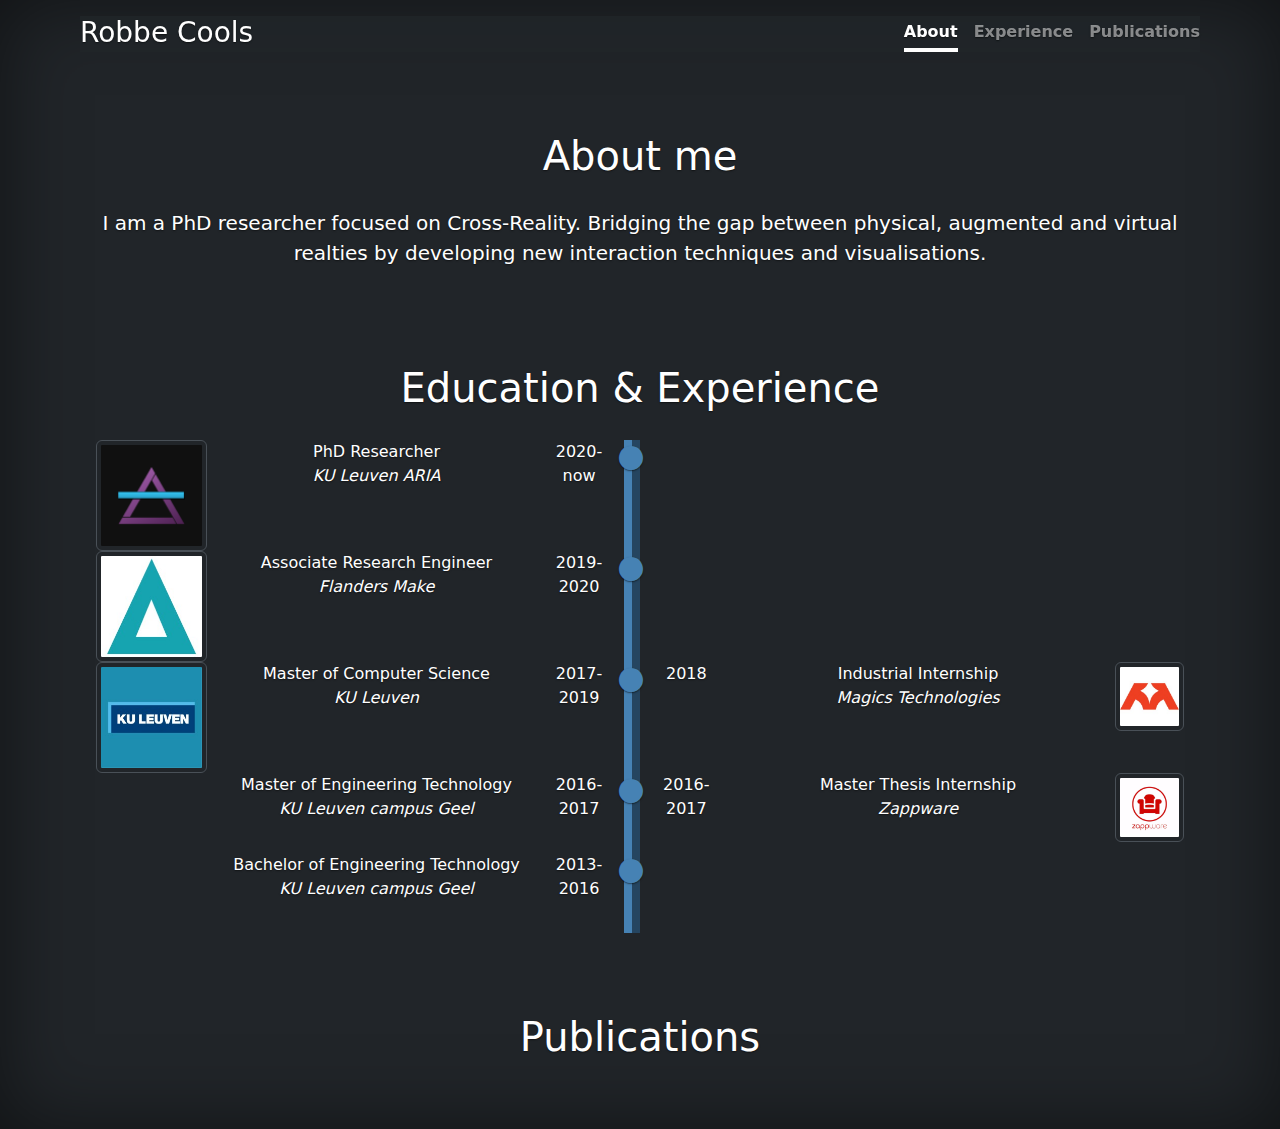
==== commit 73b4857e: "update" ====
--- a/index.html
+++ b/index.html
@@ -29,7 +29,7 @@
   <div class="cover-container d-flex w-100 h-100 p-3 mx-auto flex-column">
     <header class="sticky-top bg-dark" style="--bs-bg-opacity: .8;">
       <div>
-        <h3 class="float-md-start mb-0">ir. Robbe Cools</h3>
+        <h3 class="float-md-start mb-0">Robbe Cools</h3>
         <nav class="nav nav-masthead justify-content-center float-md-end" id="navbar-top">
           <a class="nav-link fw-bold py-1 px-0 active" aria-current="page" href="#about">About</a>
           <a class="nav-link fw-bold py-1 px-0" href="#experience">Experience</a>
@@ -40,132 +40,179 @@
 
     <main class="px-3" data-bs-theme="dark">
       <div data-bs-spy="scroll" data-bs-target="#navbar-top">
-        <div id="about">
+        <section id="about">
           <h1>About me</h1>
           <p class="lead">
-            PhD researcher working on Cross-Reality.
+            I am a PhD researcher focused on Cross-Reality. Bridging the gap between physical, augmented and virtual realties by developing new interaction techniques and visualisations.
           </p>
-        </div>
-        <hr />
-
-
-        <div id="experience">
+          
+        </section>
+        <section id="experience">
           <h1>Education & Experience</h1>
-
-          <ul class="list-group">
-            <li class="list-group-item clearfix">
-              <p class="lead">
-              <div class="row">
-                <div class="col-2">
-                  <img class="img-thumbnail" width="200px" src="images/kuleuven.jpg" />
+          <div class="row">
+            <div class="col-6 leftbox withcontent">
+              <div class="row">
+                <div class="col-3">
+                  <a href="https://aria.cs.kuleuven.be" target="_blank">
+                    <img class="img-thumbnail" width="200px" src="images/Aria-Logo.png" />
+                  </a>
+                </div>
+                <div class="col-7">
+                  PhD Researcher <p class="fst-italic">KU Leuven ARIA</p>
+                </div>
+                <div class="col-2">
+                  2020-now
+                </div>
+              </div>
+            </div>
+            <div class="col-6 rightbox"></div>
+          </div>
+          <div class="row">
+            <div class="col-6 leftbox withcontent">
+              <div class="row">
+                <div class="col-3">
+                  <a href="https://flandersmake.be" target="_blank">
+                    <img class="img-thumbnail" width="200px" src="images/flandersmake.jpg" />
+                  </a>
+                </div>
+                <div class="col-7">
+                  Associate Research Engineer <p class="fst-italic">Flanders Make</p>
+                </div>
+                <div class="col-2">
+                  2019-2020
+                </div>
+              </div>
+            </div>
+            <div class="col-6 rightbox"></div>
+          </div>
+          <div class="row">
+            <div class="col-6 leftbox withcontent">
+              <div class="row">
+                <div class="col-3">
+                  <a href="https://www.kuleuven.be" target="_blank">
+                    <img class="img-thumbnail" width="200px" src="images/kuleuven.jpg" />
+                  </a>
+                </div>
+                <div class="col-7">
+                  Master of Computer Science <p class="fst-italic">KU Leuven</p>
+                </div>
+                <div class="col-2">
+                  2017-2019
+                </div>
+              </div>
+            </div>
+            <div class="col-6 rightbox rightboxwithcontent">
+              <div class="row">
+                <div class="col-2">
+                  2018
                 </div>
                 <div class="col-8">
-                  PhD Researcher <p class="fst-italic">KU Leuven ARIA</p>
-                </div>
-                <div class="col-2">
-                  2020-2024
-                </div>
-                </p>
-            </li>
-            <li class="list-group-item clearfix">
-              <p class="lead">
-              <div class="row">
-                <div class="col-2">
-                  <img class="img-thumbnail" width="200px" src="images/flandersmake.jpg" />
+                  Industrial Internship <p class="fst-italic">Magics Technologies</p>
+                </div>
+                <div class="col-2">
+                  <a href="https://www.magics.tech/" target="_blank">
+                    <img class="img-thumbnail" width="100px" src="images/magics.jpg" />
+                  </a>
+                </div>
+              </div>
+            </div>
+          </div>
+          <div class="row">
+            <div class="col-6 leftbox withcontent">
+              <div class="row">
+                <div class="col-3">
+                </div>
+                <div class="col-7">
+                  Master of Engineering Technology <p class="fst-italic">KU Leuven campus Geel</p>
+                </div>
+                <div class="col-2">
+                  2016-2017
+                </div>
+              </div>
+            </div>
+            <div class="col-6 rightbox">
+              <div class="row">
+                <div class="col-2">
+                  2016-2017
                 </div>
                 <div class="col-8">
-                  Associate Research Engineer <p class="fst-italic">Flanders Make</p>
-                </div>
-                <div class="col-2">
-                  2019-2020
-                </div>
-                </p>
-            </li>
-            <li class="list-group-item clearfix">
-              <p class="lead">
-              <div class="row">
-                <div class="col-2">
-                  <img class="img-thumbnail" width="200px" src="images/kuleuven.jpg" />
-                </div>
-                <div class="col-8">
-                  Student Master Computer Science <p class="fst-italic">KU Leuven</p>
-                </div>
-                <div class="col-2">
-                  2017-2019
-                </div>
-                </p>
-            </li>
-            <li class="list-group-item clearfix">
-              <p class="lead">
-              <div class="row">
-                <div class="col-2">
-                  <img class="img-thumbnail" width="200px" src="images/kuleuven.jpg" />
-                </div>
-                <div class="col-8">
-                  Student Bachelor and Master Engineering Technology <p class="fst-italic">KU Leuven campus Geel</p>
-                </div>
-                <div class="col-2">
-                  2013-2017
-                </div>
-                </p>
-            </li>
-          </ul>
-        </div>
-        <br />
-
-
-
-        <div id="publications">
-          <h1 id="publications">Publications</h1>
+                  Master Thesis Internship <p class="fst-italic">Zappware</p>
+                </div>
+                <div class="col-2">
+                  <a href="https://www.zappware.com" target="_blank">
+                    <img class="img-thumbnail" width="100px" src="images/zappware.jpg" />
+                  </a>
+                </div>
+              </div>
+            </div>
+          </div>
+          <div class="row">
+            <div class="col-6 leftbox withcontent">
+              <div class="row">
+                <div class="col-3">
+                </div>
+                <div class="col-7">
+                  Bachelor of Engineering Technology <p class="fst-italic">KU Leuven campus Geel</p>
+                </div>
+                <div class="col-2">
+                  2013-2016
+                </div>
+              </div>
+            </div>
+            <div class="col-6 rightbox">
+            </div>
+            <br />
+        </section>
+
+        <section id="publications">
+          <h1>Publications</h1>
           <div class="bibtex_structure">
             <div class="sort year" extra="DESC number">
               <div class="templates"></div>
             </div>
           </div>
 
-          <ul class="list-group">
-            <div id="bibtex_display">
-              <div class="templates">
-                <div class="bibtex_template" style="display: none;">
-                  <li class="list-group-item clearfix">
-                    <div class="row">
-                      <div class="col-3">
-                        <a class="bibtexVar" href="+url+" extra="url" target="_blank">
-                          <img class="bibtexVar img-thumbnail" width="200px" src="images/+BIBTEXKEY+.png"
-                            extra="BIBTEXKEY" />
-                        </a>
-                      </div>
-                      <div class="col-9">
-                        <div class="container text-center">
-                          <span class="if title">
-                            <h2>
-                              <span class="title"></span>
-                            </h2>
+          <div id="bibtex_display">
+            <div class="templates">
+              <div class="bibtex_template" style="display: none;">
+                <div class="list-group-item clearfix">
+                  <div class="row">
+                    <div class="col-3">
+                      <a class="bibtexVar" href="+url+" extra="url" target="_blank">
+                        <img class="bibtexVar img-thumbnail" width="200px" src="images/+BIBTEXKEY+.png"
+                          extra="BIBTEXKEY" />
+                      </a>
+                    </div>
+                    <div class="col-9">
+                      <div class="container text-center">
+                        <span class="if title">
+                          <h2>
+                            <span class="title"></span>
+                          </h2>
+                        </span>
+                        <div class="if author">
+                          <span class="author"></span>
+                        </div>
+                        <div>
+                          <span class="if journal"><em><span class="journal"></span></em>,</span>
+                          <span class="if publisher"><em><span class="publisher"></span></em>,</span>
+                          <span class="if booktitle">In <em><span class="booktitle"></span></em>,</span>
+                          <span class="if month"><span class="month"></span>,</span>
+                          <span class="if year"><span class="year"></span>.</span>
+                          <span class="if note"><span class="note"></span></span>
+                          <span class="if url">
+                            <a class="bibtexVar" href="+url+" extra="url" target="_blank"><i
+                                class="bi bi-link-45deg"></i></a>
                           </span>
-                          <div class="if author">
-                            <span class="author"></span>
-                          </div>
-                          <div>
-                            <span class="if journal"><em><span class="journal"></span></em>,</span>
-                            <span class="if publisher"><em><span class="publisher"></span></em>,</span>
-                            <span class="if booktitle">In <em><span class="booktitle"></span></em>,</span>
-                            <span class="if month"><span class="month"></span>,</span>
-                            <span class="if year"><span class="year"></span>.</span>
-                            <span class="if note"><span class="note"></span></span>
-                            <span class="if url">
-                              <a class="bibtexVar" href="+url+" extra="url" target="_blank"><i
-                                  class="bi bi-link-45deg"></i></a>
-                            </span>
-                          </div>
                         </div>
                       </div>
-                  </li>
-                </div>
-              </div>
-            </div>
-          </ul>
-          <br />
-        </div>
+                    </div>
+                  </div>
+                </div>
+              </div>
+            </div>
+            <br />
+        </section>
       </div>
     </main>
 
--- a/cover.css
+++ b/cover.css
@@ -19,10 +19,12 @@
 body {
   text-shadow: 0 .05rem .1rem rgba(0, 0, 0, .5);
   box-shadow: inset 0 0 5rem rgba(0, 0, 0, .5);
+  position: relative;
 }
 
 .cover-container {
   max-width: 72em;
+  justify-content: space-between;
 }
 
 
@@ -44,11 +46,57 @@
   margin-left: 1rem;
 }
 
+
 .nav-masthead .active {
   color: #fff;
   border-bottom-color: #fff;
 }
 
+/*
+* bibtex
+*/
+
 [class="Robbe Cools"] {
   font-weight: bold;
 }
+
+
+/*
+* timeline
+*/
+.leftbox {
+  border-right-color: steelblue;
+  border-right-width: 1em;
+  border-right-style: ridge;
+  min-height: 5em;
+  z-index: 0;
+  position: relative;
+}
+
+.rightbox {
+  position: relative;
+}
+
+.withcontent::before {
+  content: "\F287";
+  position: absolute;
+  font-family: "bootstrap-icons";
+  right:-.8em;
+  color: steelblue;
+  font-size: 1.5em;
+}
+
+.rightboxwithcontent::before {
+  content: "";
+  position: absolute;
+  font-family: "bootstrap-icons";
+  left:0em;
+  color: tomato;
+  font-size: 1em;
+}
+
+h1 {
+  padding-bottom: .5em;
+  padding-top: 2em;
+}
+
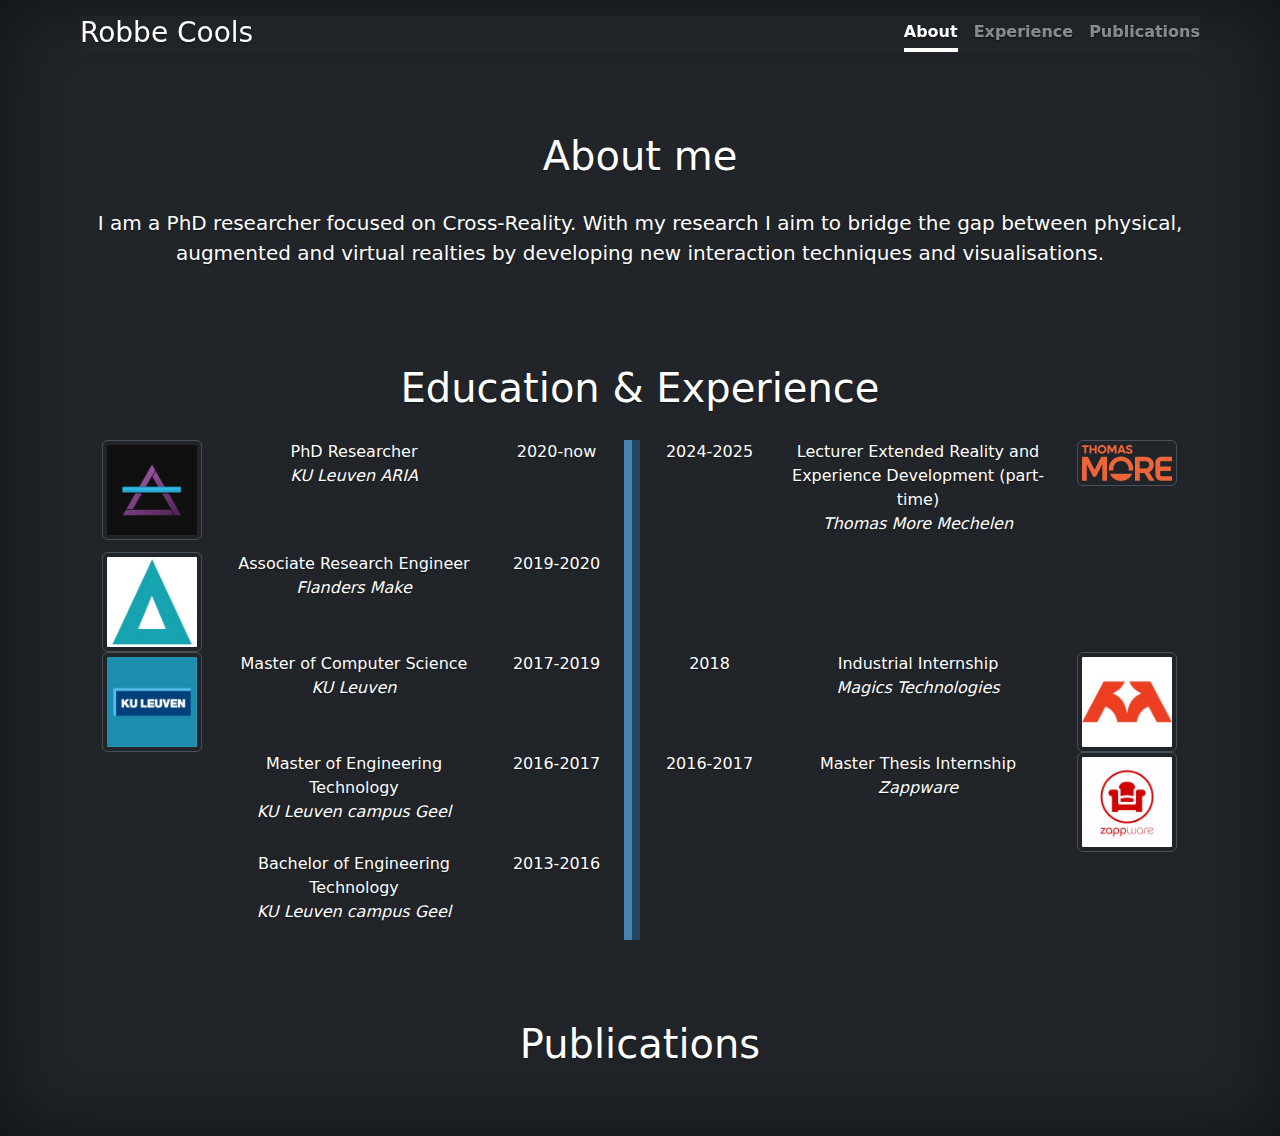
==== commit 956dac9c: "added stuff" ====
--- a/index.html
+++ b/index.html
@@ -43,73 +43,88 @@
         <section id="about">
           <h1>About me</h1>
           <p class="lead">
-            I am a PhD researcher focused on Cross-Reality. Bridging the gap between physical, augmented and virtual realties by developing new interaction techniques and visualisations.
+            I am a PhD researcher focused on Cross-Reality. With my research I aim to bridge the gap between physical,
+            augmented and virtual realties by developing new interaction techniques and visualisations.
           </p>
-          
+
         </section>
         <section id="experience">
           <h1>Education & Experience</h1>
           <div class="row">
-            <div class="col-6 leftbox withcontent">
-              <div class="row">
-                <div class="col-3">
+            <div class="col-6 leftbox">
+              <div class="row">
+                <div class="col-sm-3">
                   <a href="https://aria.cs.kuleuven.be" target="_blank">
-                    <img class="img-thumbnail" width="200px" src="images/Aria-Logo.png" />
-                  </a>
-                </div>
-                <div class="col-7">
+                    <img class="img-thumbnail" width="100px" src="images/Aria-Logo.png" />
+                  </a>
+                </div>
+                <div class="col-sm-6">
                   PhD Researcher <p class="fst-italic">KU Leuven ARIA</p>
                 </div>
-                <div class="col-2">
+                <div class="col-sm-3">
                   2020-now
                 </div>
               </div>
             </div>
+            <div class="col-6 rightbox">
+              <div class="row">
+                <div class="col-sm-3">
+                  2024-2025
+                </div>
+                <div class="col-sm-6">
+                  Lecturer Extended Reality and Experience Development (part-time) <p class="fst-italic">Thomas More Mechelen</p>
+                </div>
+                <div class="col-sm-3">
+                  <a href="https://thomasmore.be/nl/opleidingen/professionele-bachelor/informatiemanagement-en-multimedia/digital-experience-design/mechelen/basistraject" target="_blank">
+                    <img class="img-thumbnail" width="100px" src="images/thomasmore_logo_oranje.svg" />
+                  </a>
+                </div>
+              </div>
+            </div>
+          </div>
+          <div class="row">
+            <div class="col-6 leftbox">
+              <div class="row">
+                <div class="col-sm-3">
+                  <a href="https://flandersmake.be" target="_blank">
+                    <img class="img-thumbnail" width="100px" src="images/flandersmake.jpg" />
+                  </a>
+                </div>
+                <div class="col-sm-6">
+                  Associate Research Engineer <p class="fst-italic">Flanders Make</p>
+                </div>
+                <div class="col-sm-3">
+                  2019-2020
+                </div>
+              </div>
+            </div>
             <div class="col-6 rightbox"></div>
           </div>
           <div class="row">
-            <div class="col-6 leftbox withcontent">
-              <div class="row">
-                <div class="col-3">
-                  <a href="https://flandersmake.be" target="_blank">
-                    <img class="img-thumbnail" width="200px" src="images/flandersmake.jpg" />
-                  </a>
-                </div>
-                <div class="col-7">
-                  Associate Research Engineer <p class="fst-italic">Flanders Make</p>
-                </div>
-                <div class="col-2">
-                  2019-2020
-                </div>
-              </div>
-            </div>
-            <div class="col-6 rightbox"></div>
-          </div>
-          <div class="row">
-            <div class="col-6 leftbox withcontent">
-              <div class="row">
-                <div class="col-3">
+            <div class="col-6 leftbox">
+              <div class="row">
+                <div class="col-sm-3">
                   <a href="https://www.kuleuven.be" target="_blank">
-                    <img class="img-thumbnail" width="200px" src="images/kuleuven.jpg" />
-                  </a>
-                </div>
-                <div class="col-7">
+                    <img class="img-thumbnail" width="100px" src="images/kuleuven.jpg" />
+                  </a>
+                </div>
+                <div class="col-sm-6">
                   Master of Computer Science <p class="fst-italic">KU Leuven</p>
                 </div>
-                <div class="col-2">
+                <div class="col-sm-3">
                   2017-2019
                 </div>
               </div>
             </div>
             <div class="col-6 rightbox rightboxwithcontent">
               <div class="row">
-                <div class="col-2">
+                <div class="col-sm-3">
                   2018
                 </div>
-                <div class="col-8">
+                <div class="col-sm-6">
                   Industrial Internship <p class="fst-italic">Magics Technologies</p>
                 </div>
-                <div class="col-2">
+                <div class="col-sm-3">
                   <a href="https://www.magics.tech/" target="_blank">
                     <img class="img-thumbnail" width="100px" src="images/magics.jpg" />
                   </a>
@@ -118,27 +133,27 @@
             </div>
           </div>
           <div class="row">
-            <div class="col-6 leftbox withcontent">
-              <div class="row">
-                <div class="col-3">
-                </div>
-                <div class="col-7">
+            <div class="col-6 leftbox">
+              <div class="row">
+                <div class="col-sm-3">
+                </div>
+                <div class="col-sm-6">
                   Master of Engineering Technology <p class="fst-italic">KU Leuven campus Geel</p>
                 </div>
-                <div class="col-2">
+                <div class="col-sm-3">
                   2016-2017
                 </div>
               </div>
             </div>
-            <div class="col-6 rightbox">
-              <div class="row">
-                <div class="col-2">
+            <div class="col-6 rightbox rightboxwithcontent">
+              <div class="row">
+                <div class="col-sm-3">
                   2016-2017
                 </div>
-                <div class="col-8">
+                <div class="col-sm-6">
                   Master Thesis Internship <p class="fst-italic">Zappware</p>
                 </div>
-                <div class="col-2">
+                <div class="col-sm-3">
                   <a href="https://www.zappware.com" target="_blank">
                     <img class="img-thumbnail" width="100px" src="images/zappware.jpg" />
                   </a>
@@ -147,14 +162,14 @@
             </div>
           </div>
           <div class="row">
-            <div class="col-6 leftbox withcontent">
-              <div class="row">
-                <div class="col-3">
-                </div>
-                <div class="col-7">
+            <div class="col-6 leftbox">
+              <div class="row">
+                <div class="col-sm-3">
+                </div>
+                <div class="col-sm-6">
                   Bachelor of Engineering Technology <p class="fst-italic">KU Leuven campus Geel</p>
                 </div>
-                <div class="col-2">
+                <div class="col-sm-3">
                   2013-2016
                 </div>
               </div>
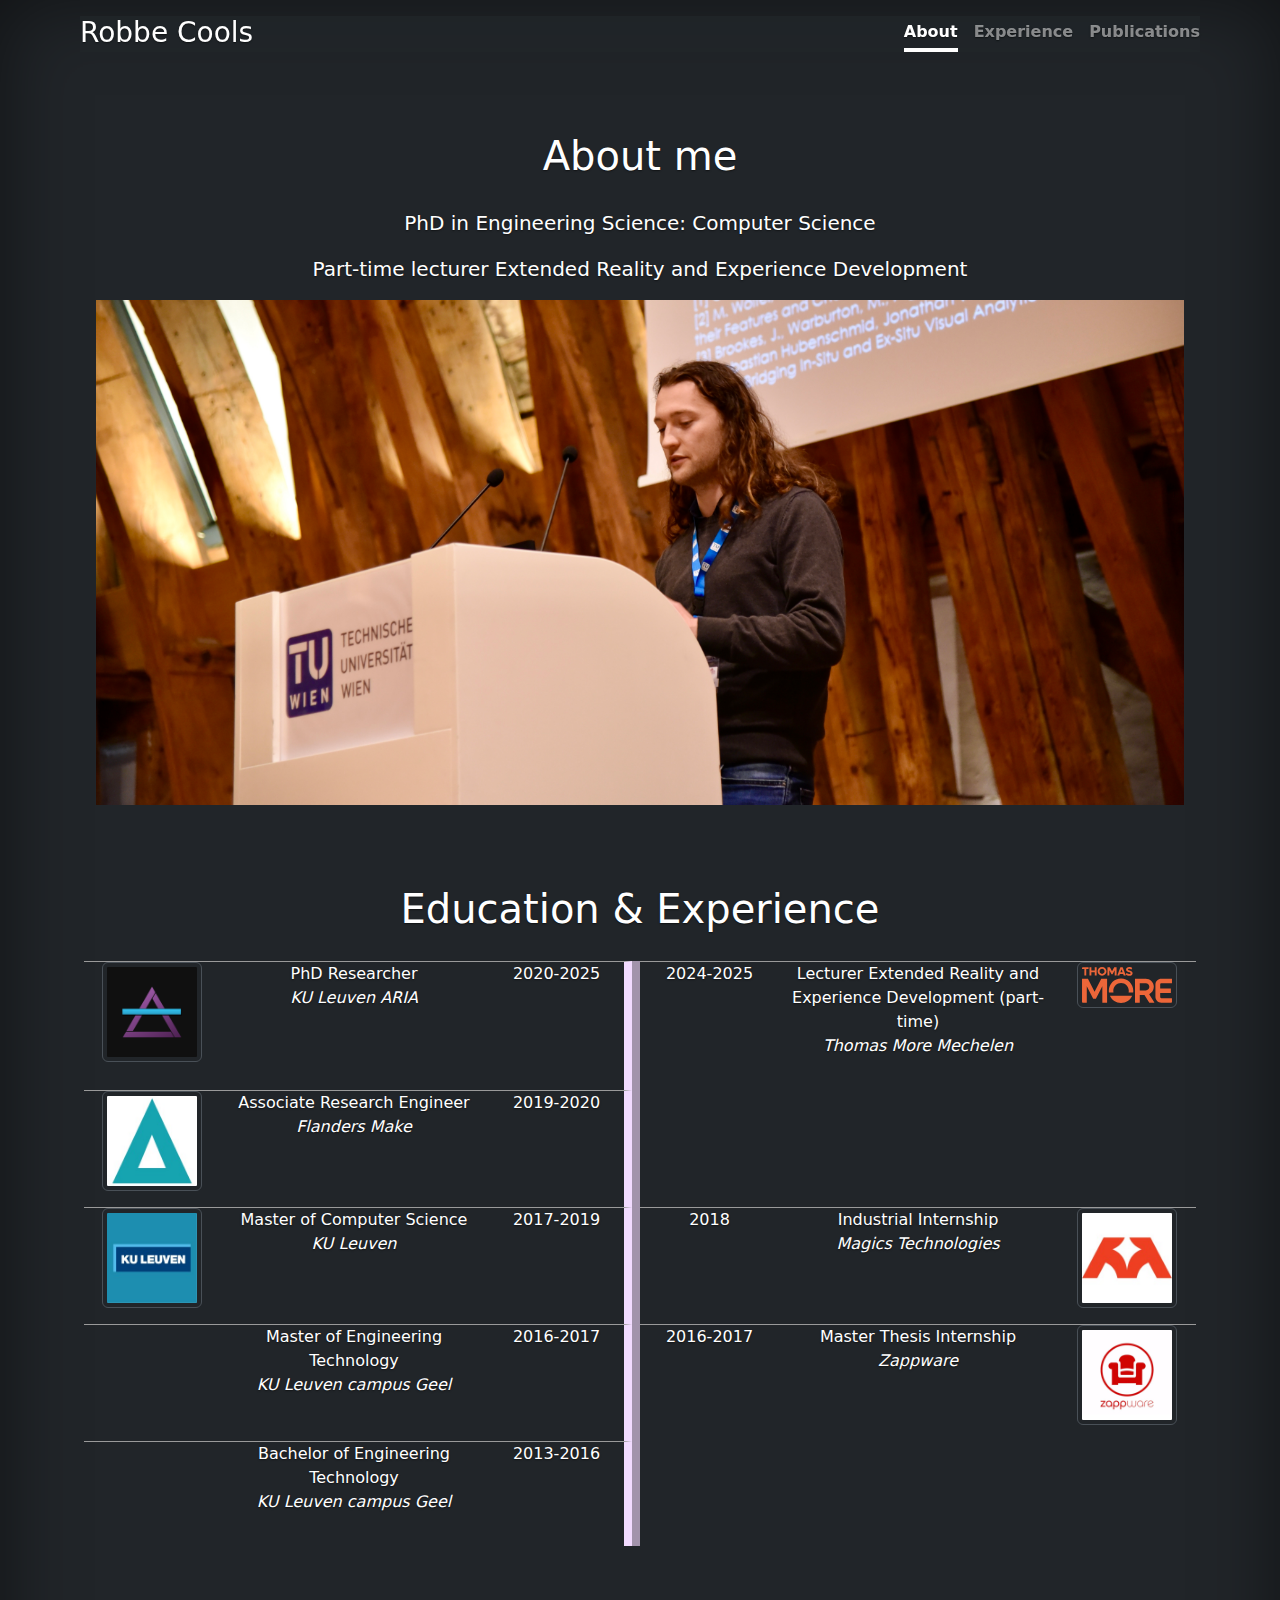
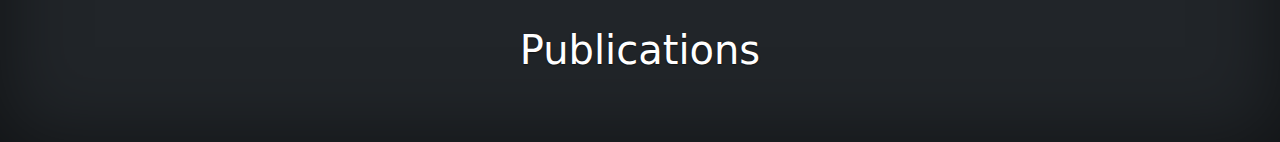
==== commit e4bbb137: "update website" ====
--- a/index.html
+++ b/index.html
@@ -43,9 +43,12 @@
         <section id="about">
           <h1>About me</h1>
           <p class="lead">
-            I am a PhD researcher focused on Cross-Reality. With my research I aim to bridge the gap between physical,
-            augmented and virtual realties by developing new interaction techniques and visualisations.
+            PhD in Engineering Science: Computer Science
           </p>
+          <p class="lead">
+            Part-time lecturer Extended Reality and Experience Development
+          </p>
+          <img class="img" width="100%" src="images/me.jpeg" />
 
         </section>
         <section id="experience">
@@ -62,11 +65,11 @@
                   PhD Researcher <p class="fst-italic">KU Leuven ARIA</p>
                 </div>
                 <div class="col-sm-3">
-                  2020-now
-                </div>
-              </div>
-            </div>
-            <div class="col-6 rightbox">
+                  2020-2025
+                </div>
+              </div>
+            </div>
+            <div class="col-6 rightboxwithcontent">
               <div class="row">
                 <div class="col-sm-3">
                   2024-2025
--- a/cover.css
+++ b/cover.css
@@ -65,12 +65,15 @@
 * timeline
 */
 .leftbox {
-  border-right-color: steelblue;
+  border-right-color: rgb(242, 219, 255);
   border-right-width: 1em;
   border-right-style: ridge;
   min-height: 5em;
   z-index: 0;
   position: relative;
+  border-top-width: .1em;
+  border-top-style: inset;
+  padding-bottom: 1em;
 }
 
 .rightbox {
@@ -86,13 +89,10 @@
   font-size: 1.5em;
 }
 
-.rightboxwithcontent::before {
-  content: "";
-  position: absolute;
-  font-family: "bootstrap-icons";
-  left:0em;
-  color: tomato;
-  font-size: 1em;
+.rightboxwithcontent {
+  border-top-width: .1em;
+  border-top-style: inset;
+  padding-bottom: 1em;
 }
 
 h1 {
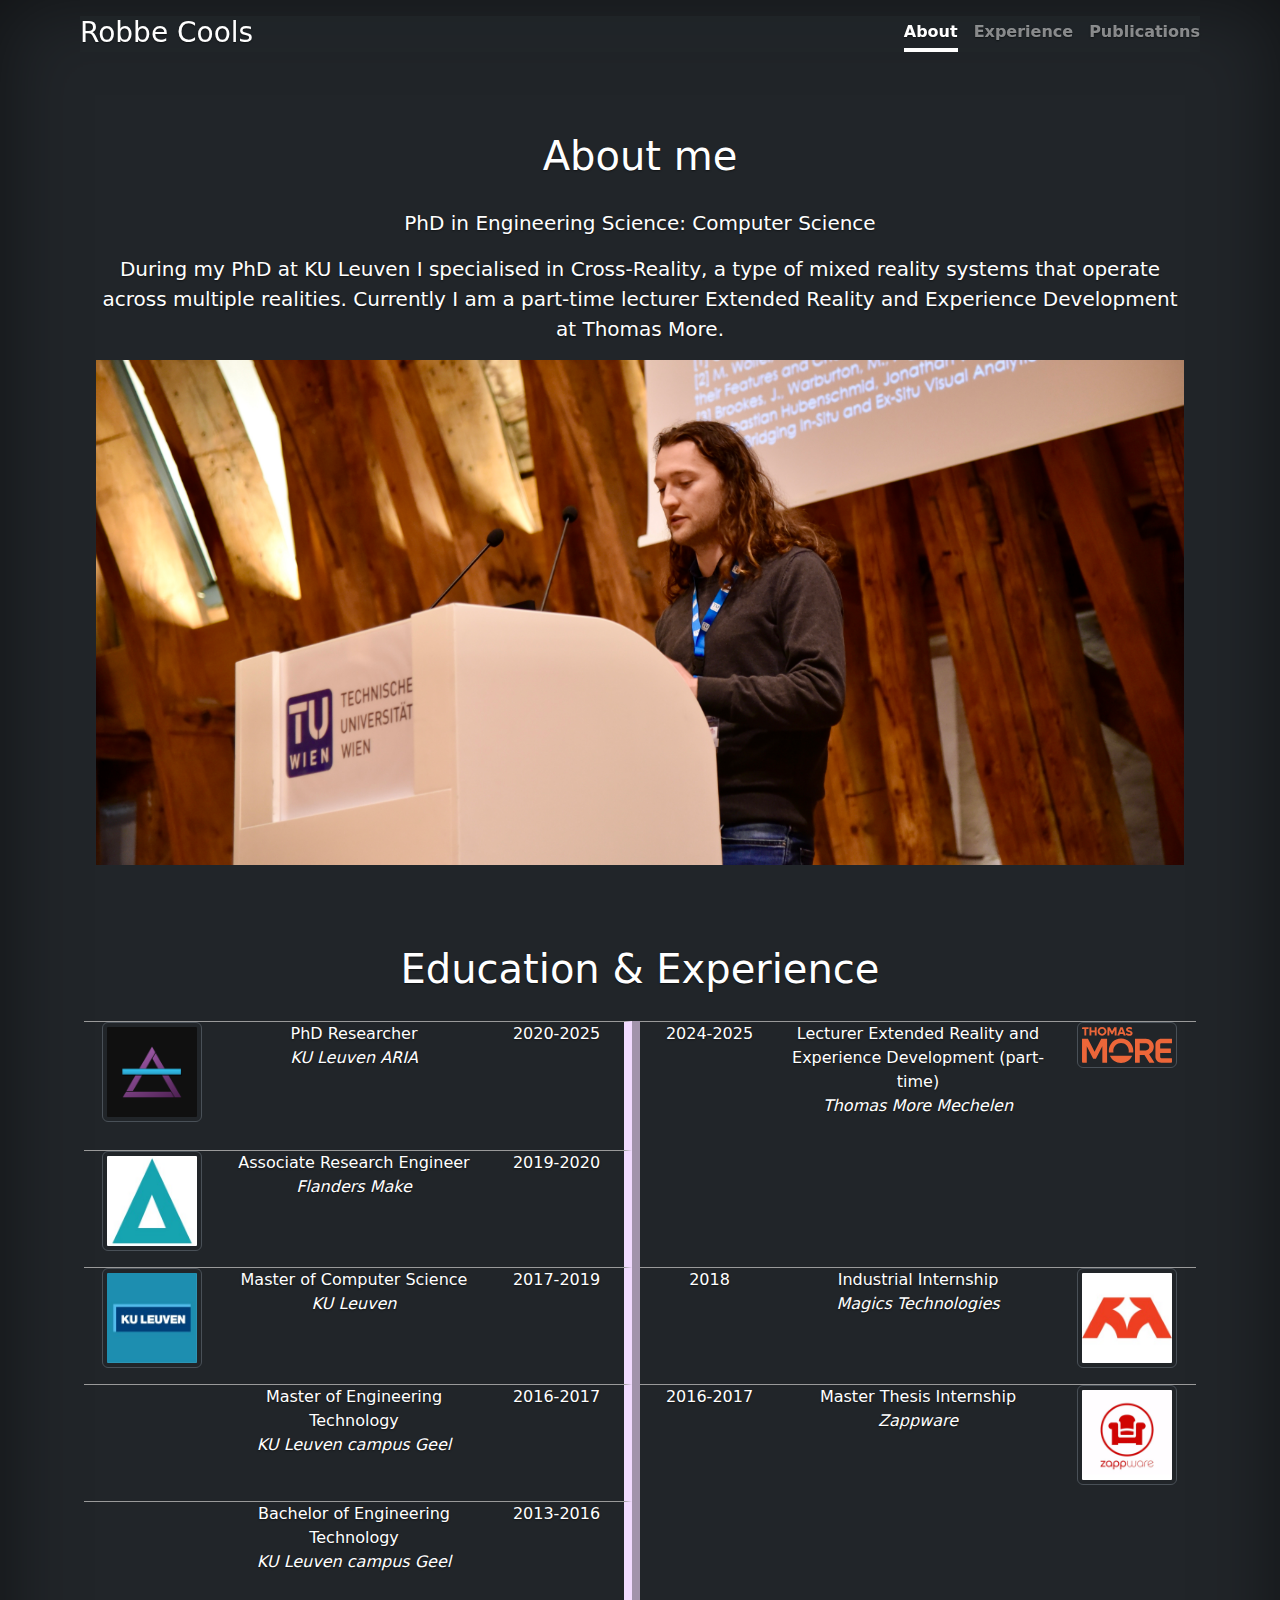
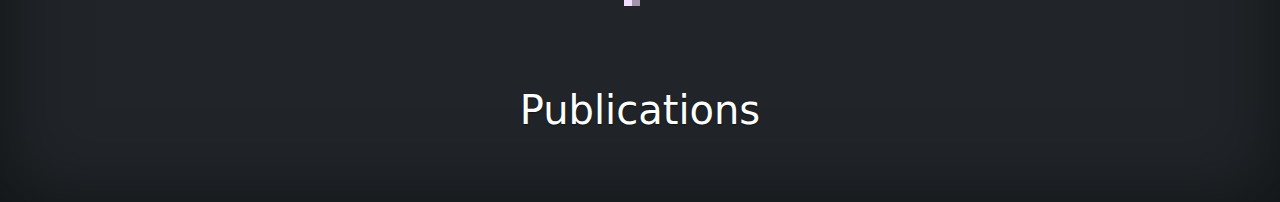
==== commit cab8b7ec: "Update CV" ====
--- a/index.html
+++ b/index.html
@@ -46,7 +46,7 @@
             PhD in Engineering Science: Computer Science
           </p>
           <p class="lead">
-            Part-time lecturer Extended Reality and Experience Development
+            During my PhD at KU Leuven I specialised in Cross-Reality, a type of mixed reality systems that operate across multiple realities. Currently I am a part-time lecturer Extended Reality and Experience Development at Thomas More.
           </p>
           <img class="img" width="100%" src="images/me.jpeg" />
 
@@ -195,11 +195,21 @@
               <div class="bibtex_template" style="display: none;">
                 <div class="list-group-item clearfix">
                   <div class="row">
-                    <div class="col-3">
+                    <div class="col-2">
                       <a class="bibtexVar" href="+url+" extra="url" target="_blank">
                         <img class="bibtexVar img-thumbnail" width="200px" src="images/+BIBTEXKEY+.png"
                           extra="BIBTEXKEY" />
                       </a>
+                    </div>
+                    <div class="col-1">
+                      <span class="if video">
+                        <a class="bibtexVar" href="+video+" extra="video" target="_blank"><i
+                            class="bi bi-youtube h1" style = "color:#ff3c3c;"></i></a>
+                      </span>
+                      <span class="if url">
+                        <a class="bibtexVar" href="+url+" extra="url" target="_blank"><i
+                            class="bi bi-link-45deg h1"></i></a>
+                      </span>
                     </div>
                     <div class="col-9">
                       <div class="container text-center">
@@ -218,10 +228,6 @@
                           <span class="if month"><span class="month"></span>,</span>
                           <span class="if year"><span class="year"></span>.</span>
                           <span class="if note"><span class="note"></span></span>
-                          <span class="if url">
-                            <a class="bibtexVar" href="+url+" extra="url" target="_blank"><i
-                                class="bi bi-link-45deg"></i></a>
-                          </span>
                         </div>
                       </div>
                     </div>
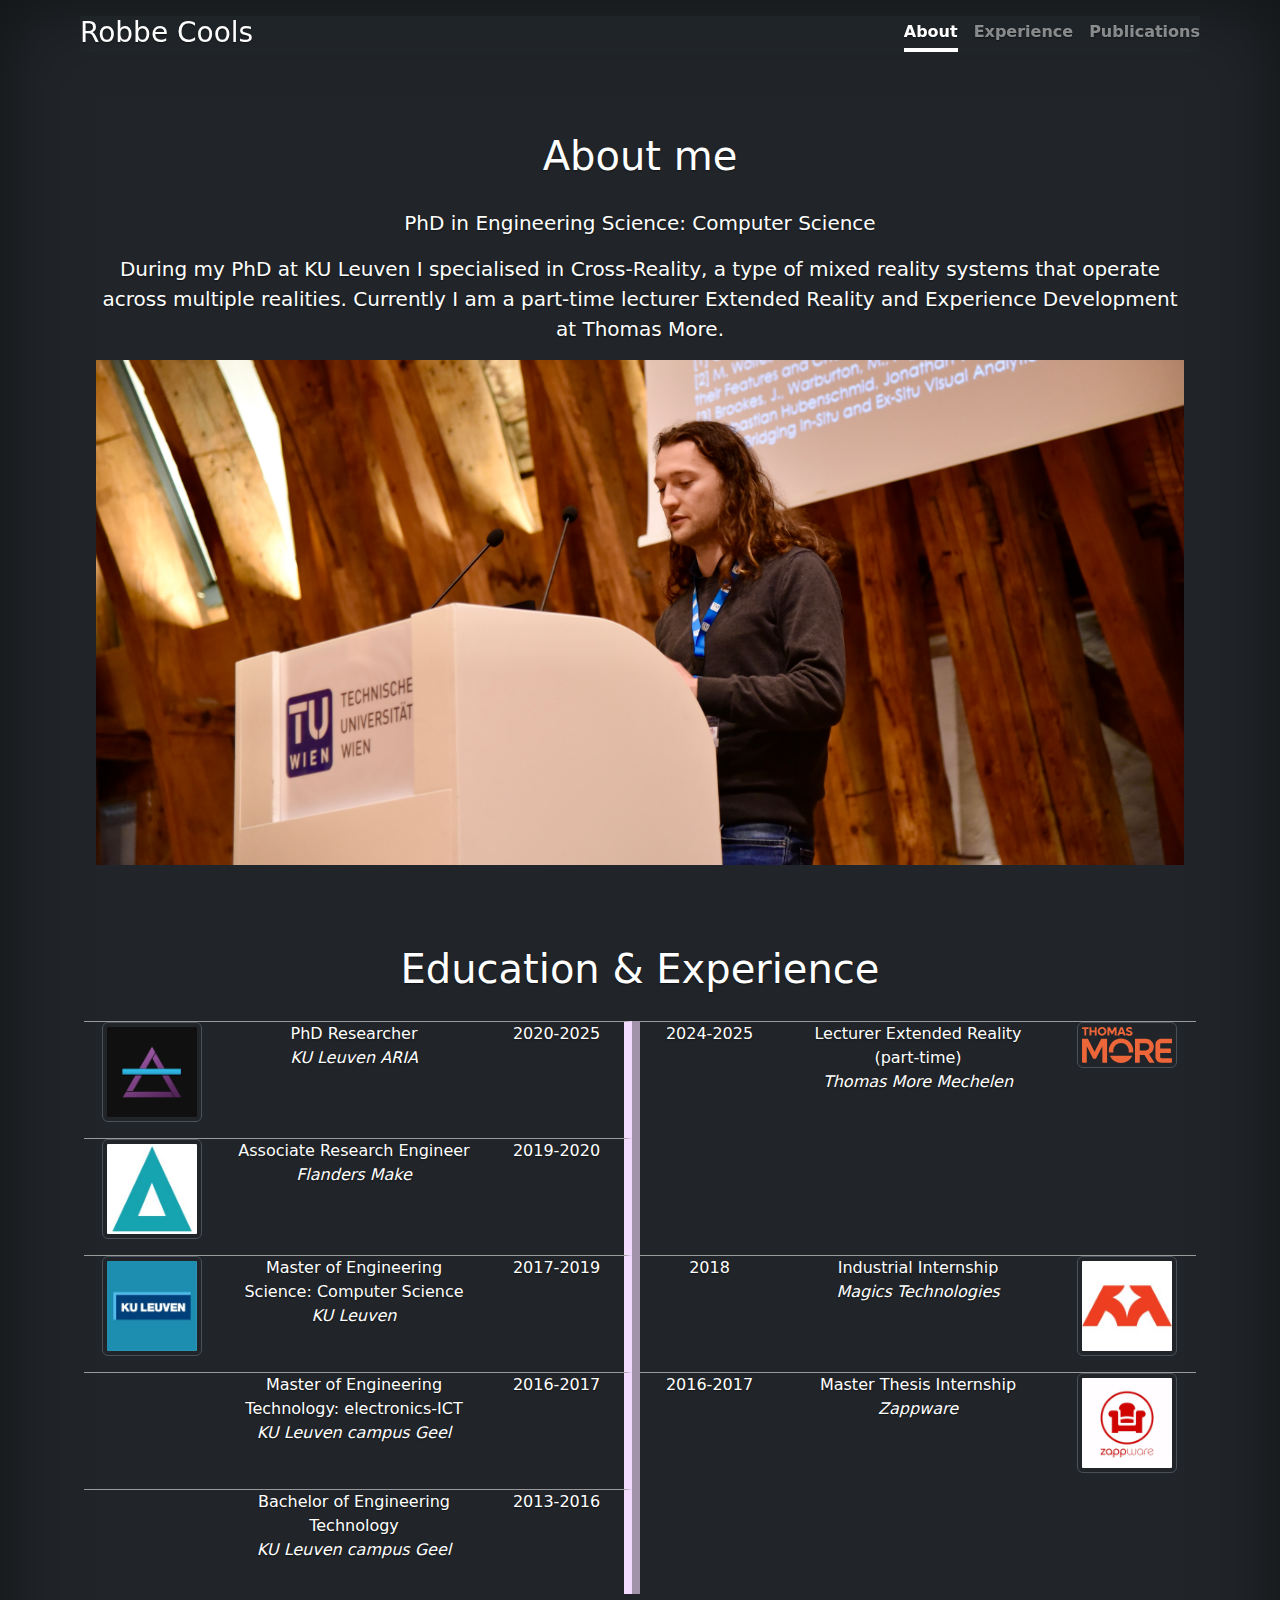
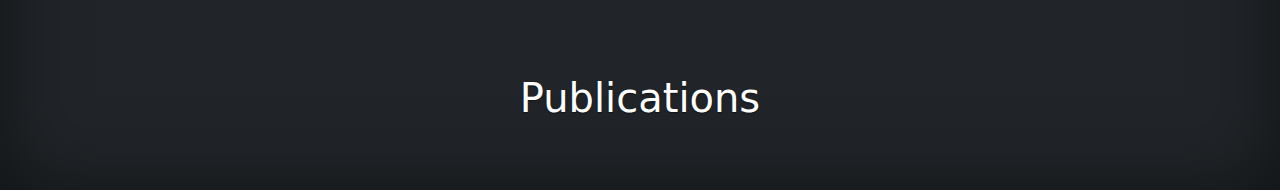
==== commit 7cc4c92b: "Update index.html" ====
--- a/index.html
+++ b/index.html
@@ -75,7 +75,7 @@
                   2024-2025
                 </div>
                 <div class="col-sm-6">
-                  Lecturer Extended Reality and Experience Development (part-time) <p class="fst-italic">Thomas More Mechelen</p>
+                  Lecturer Extended Reality (part-time) <p class="fst-italic">Thomas More Mechelen</p>
                 </div>
                 <div class="col-sm-3">
                   <a href="https://thomasmore.be/nl/opleidingen/professionele-bachelor/informatiemanagement-en-multimedia/digital-experience-design/mechelen/basistraject" target="_blank">
@@ -112,7 +112,7 @@
                   </a>
                 </div>
                 <div class="col-sm-6">
-                  Master of Computer Science <p class="fst-italic">KU Leuven</p>
+                  Master of Engineering Science: Computer Science <p class="fst-italic">KU Leuven</p>
                 </div>
                 <div class="col-sm-3">
                   2017-2019
@@ -141,7 +141,7 @@
                 <div class="col-sm-3">
                 </div>
                 <div class="col-sm-6">
-                  Master of Engineering Technology <p class="fst-italic">KU Leuven campus Geel</p>
+                  Master of Engineering Technology: electronics-ICT <p class="fst-italic">KU Leuven campus Geel</p>
                 </div>
                 <div class="col-sm-3">
                   2016-2017
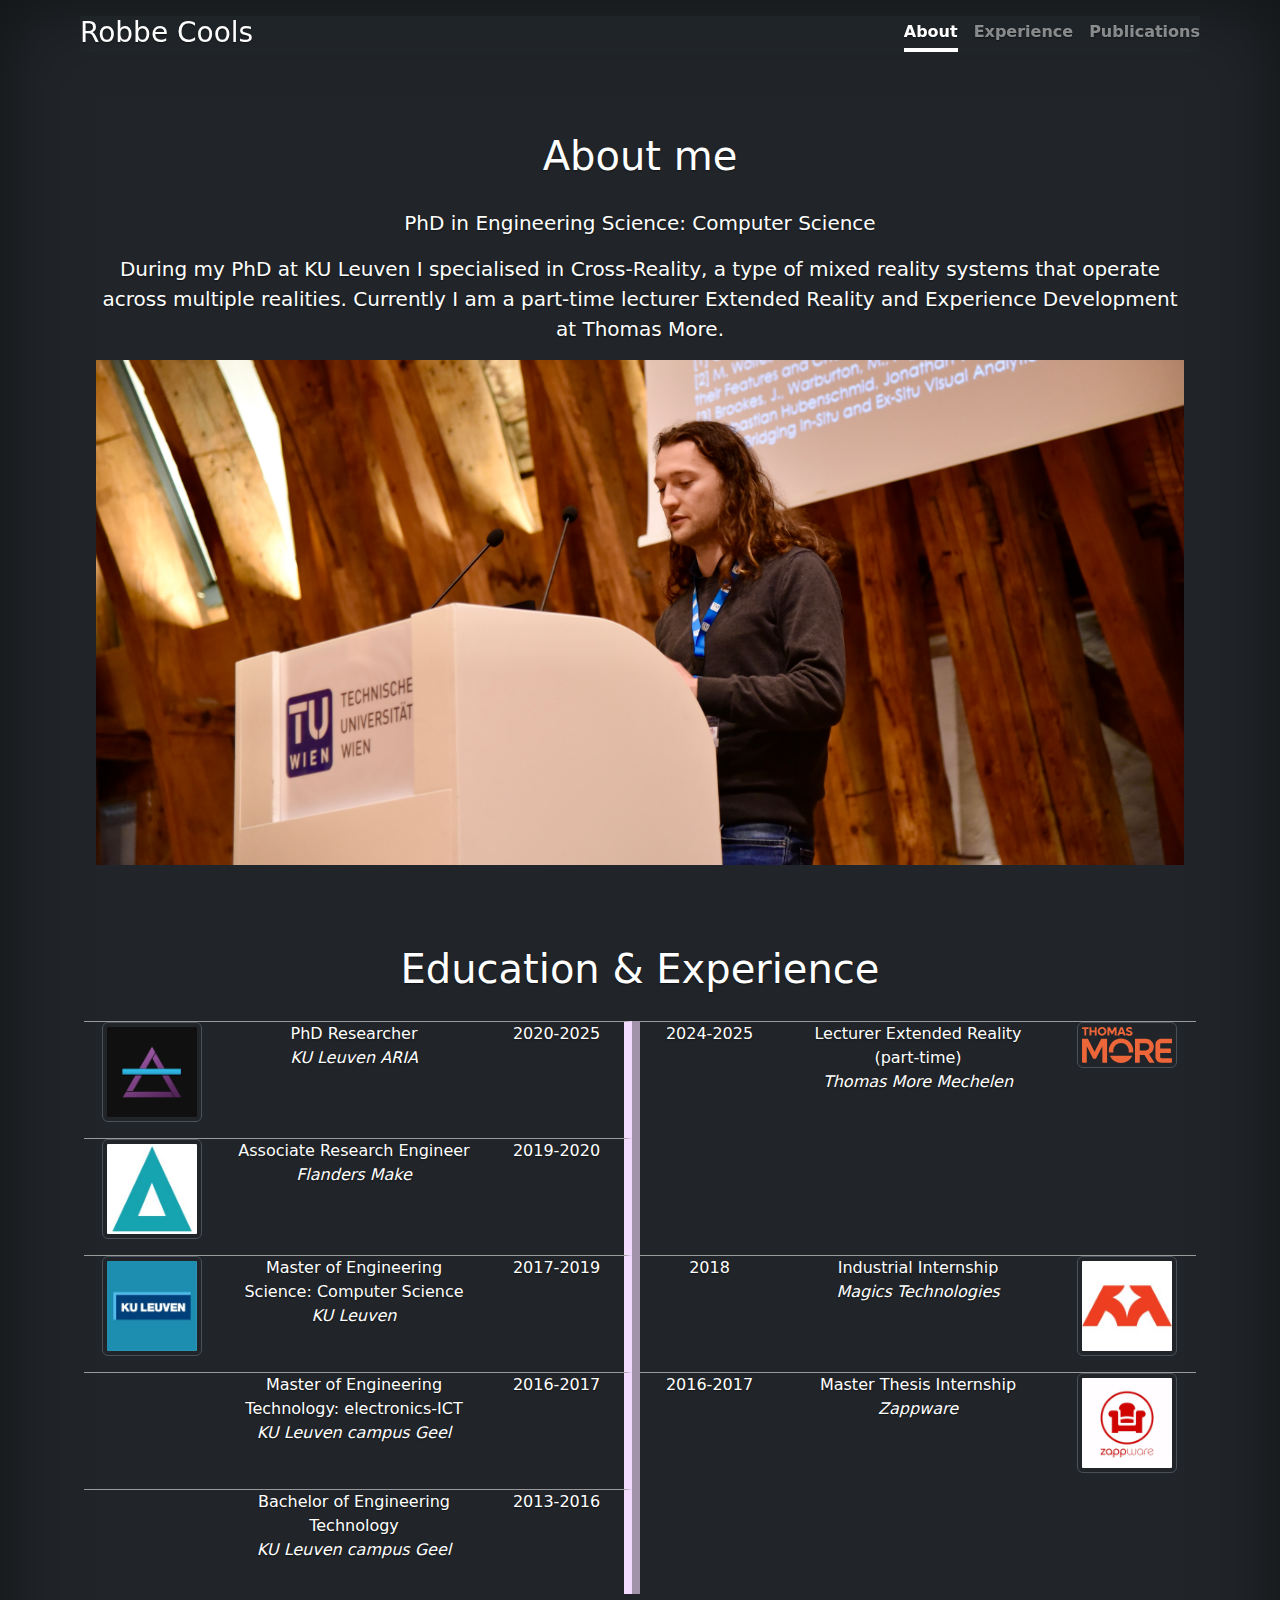
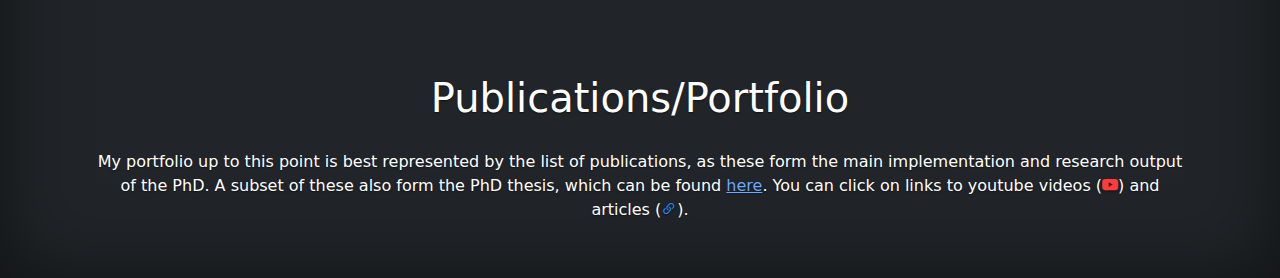
==== commit fc6263ec: "Update website with thesis" ====
--- a/index.html
+++ b/index.html
@@ -183,7 +183,11 @@
         </section>
 
         <section id="publications">
-          <h1>Publications</h1>
+          <h1>Publications/Portfolio</h1>
+          <p>
+            My portfolio up to this point is best represented by the list of publications, as these form the main implementation and research output of the PhD. A subset of these also form the PhD thesis, which can be found <a href="Thesis_Robbe_final.pdf" target="_blank">here</a>.
+            You can click on links to youtube videos (<i class="bi bi-youtube" style = "color:#ff3c3c;"></i>) and articles (<i class="bi bi-link-45deg" style = "color: dodgerblue;"></i>).
+          </p>
           <div class="bibtex_structure">
             <div class="sort year" extra="DESC number">
               <div class="templates"></div>
